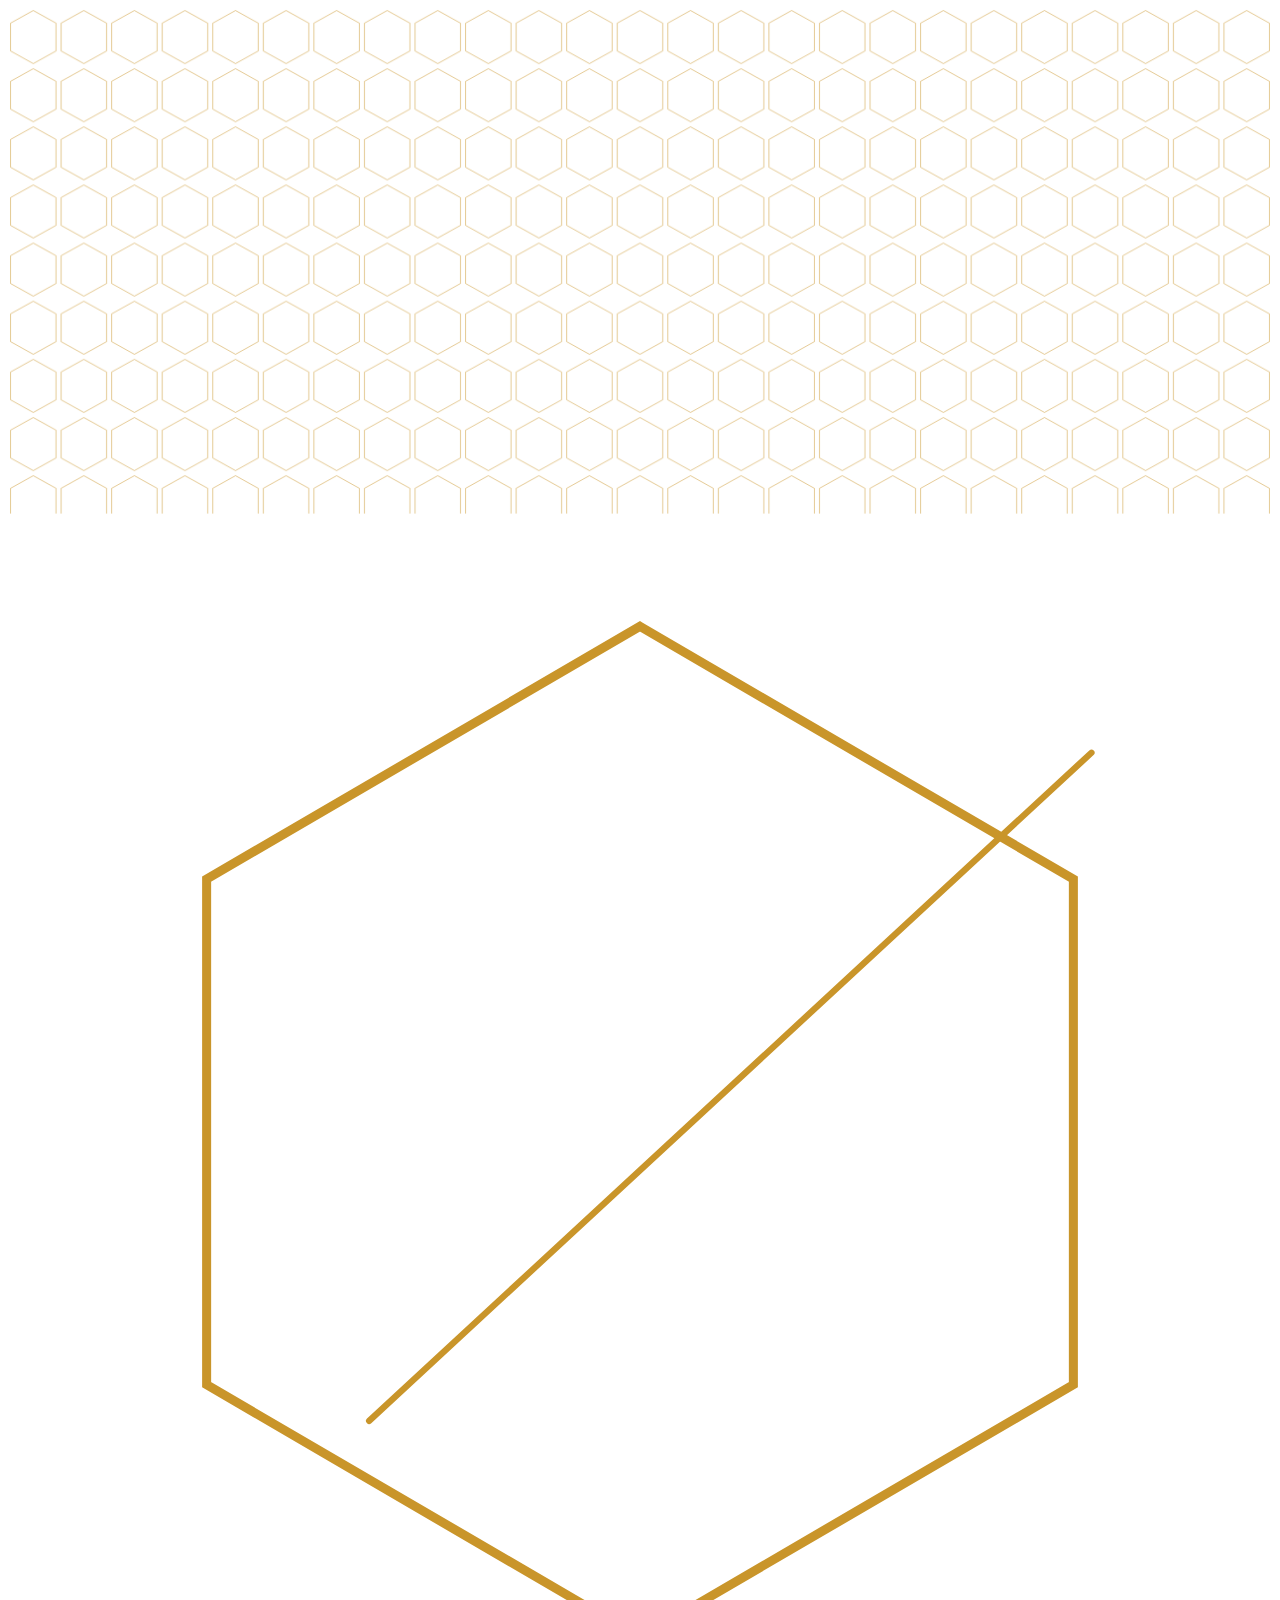
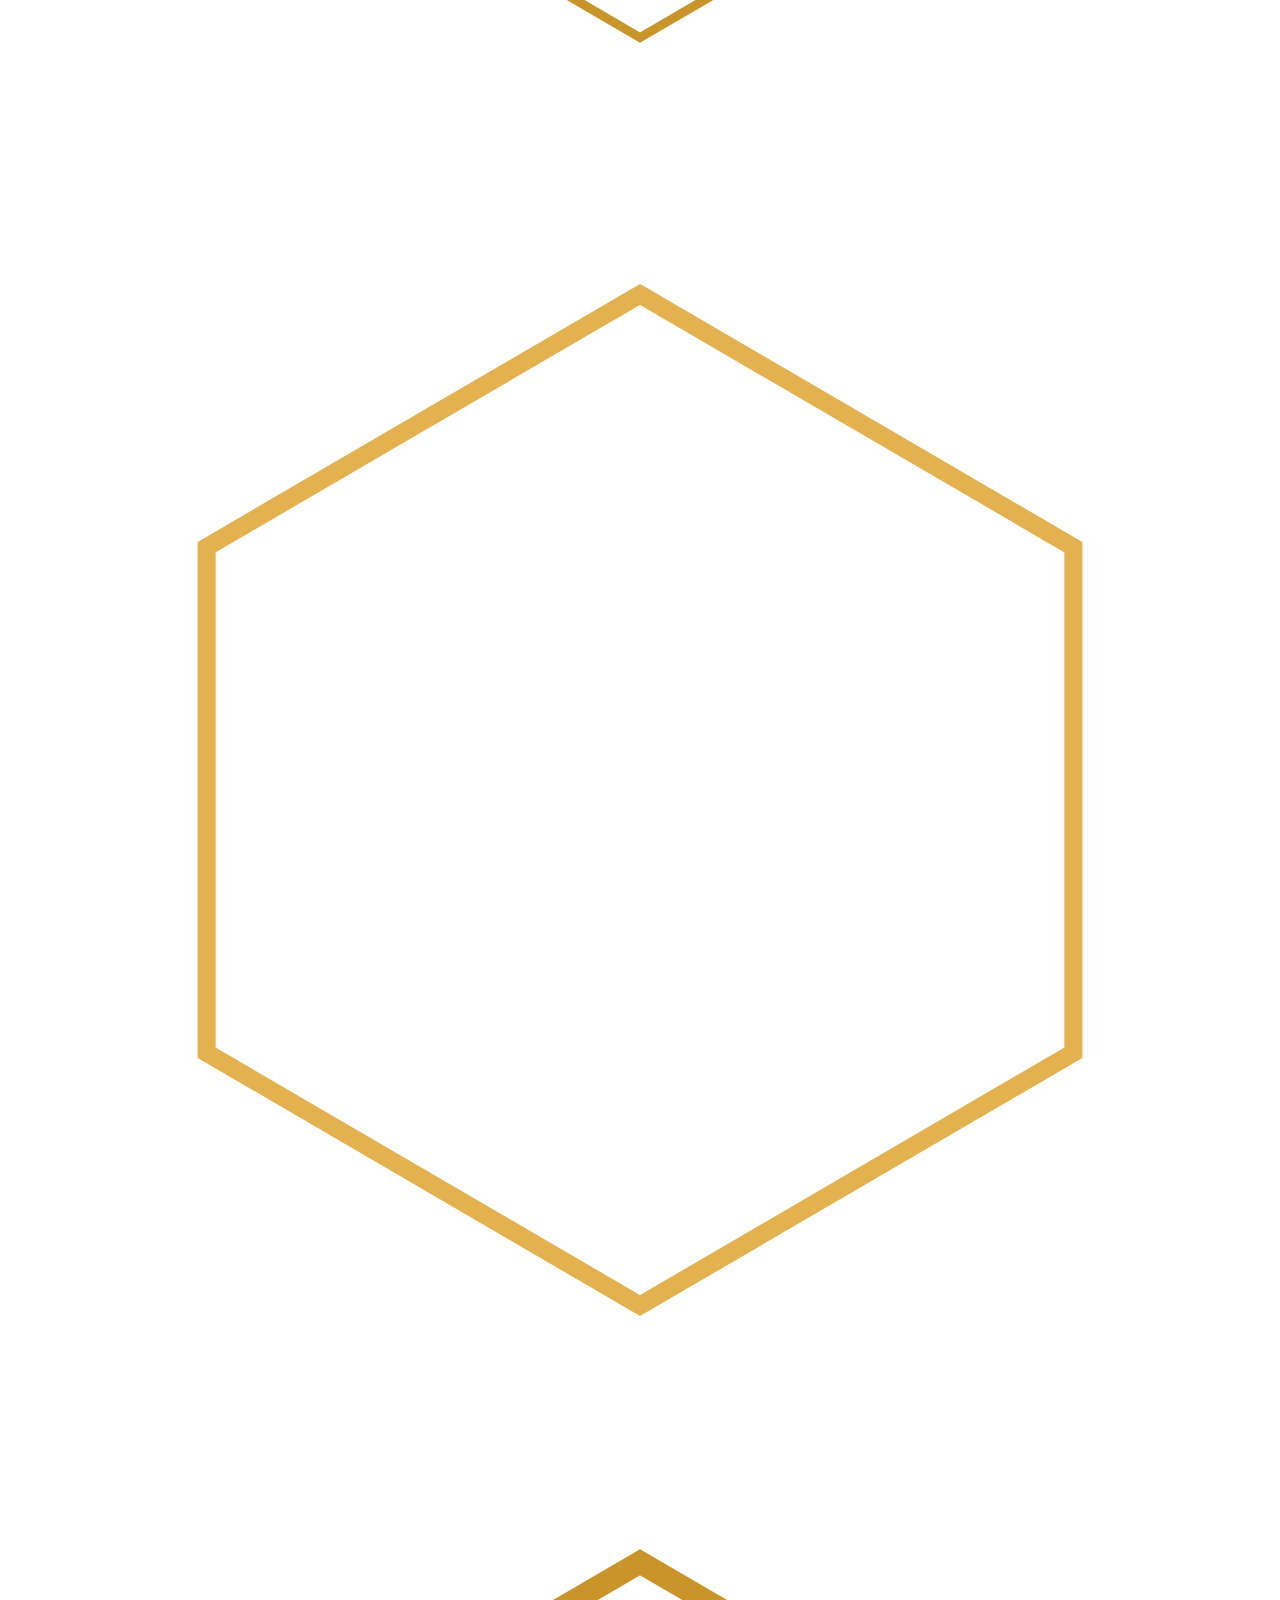
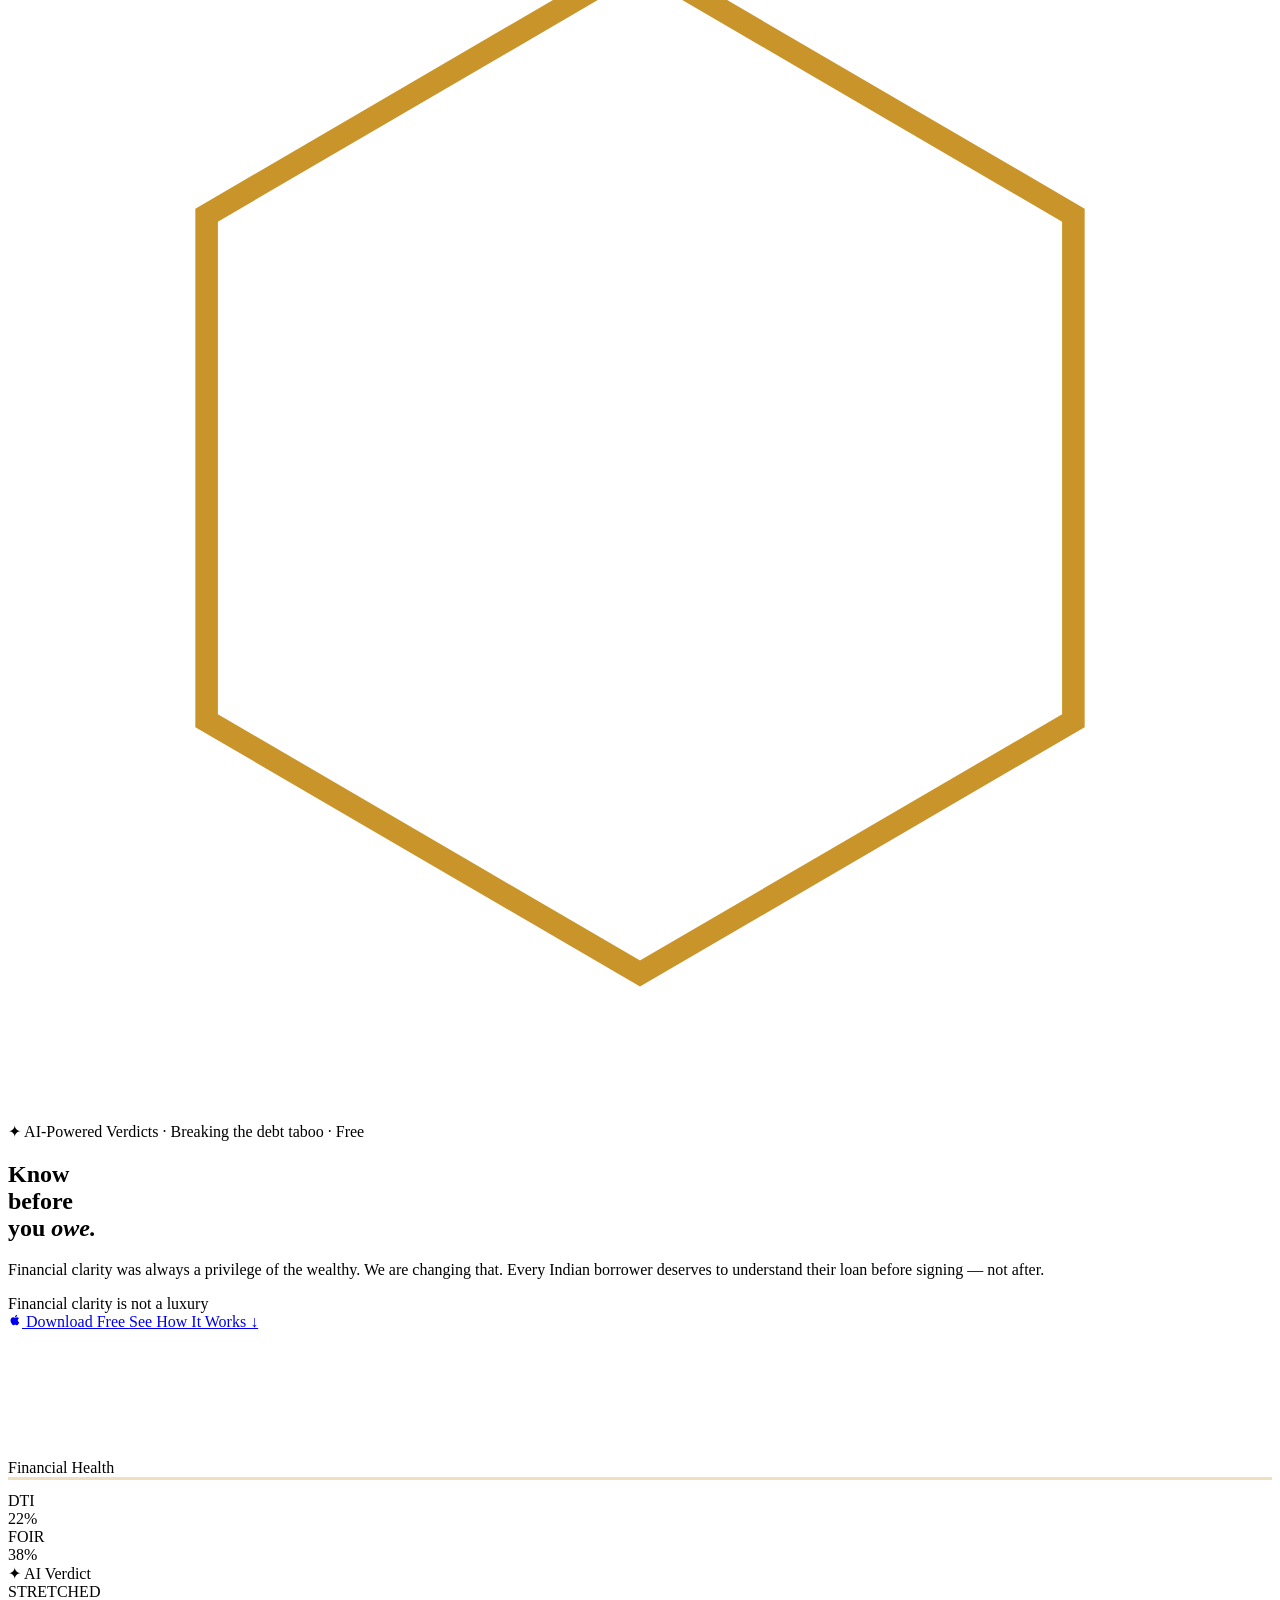
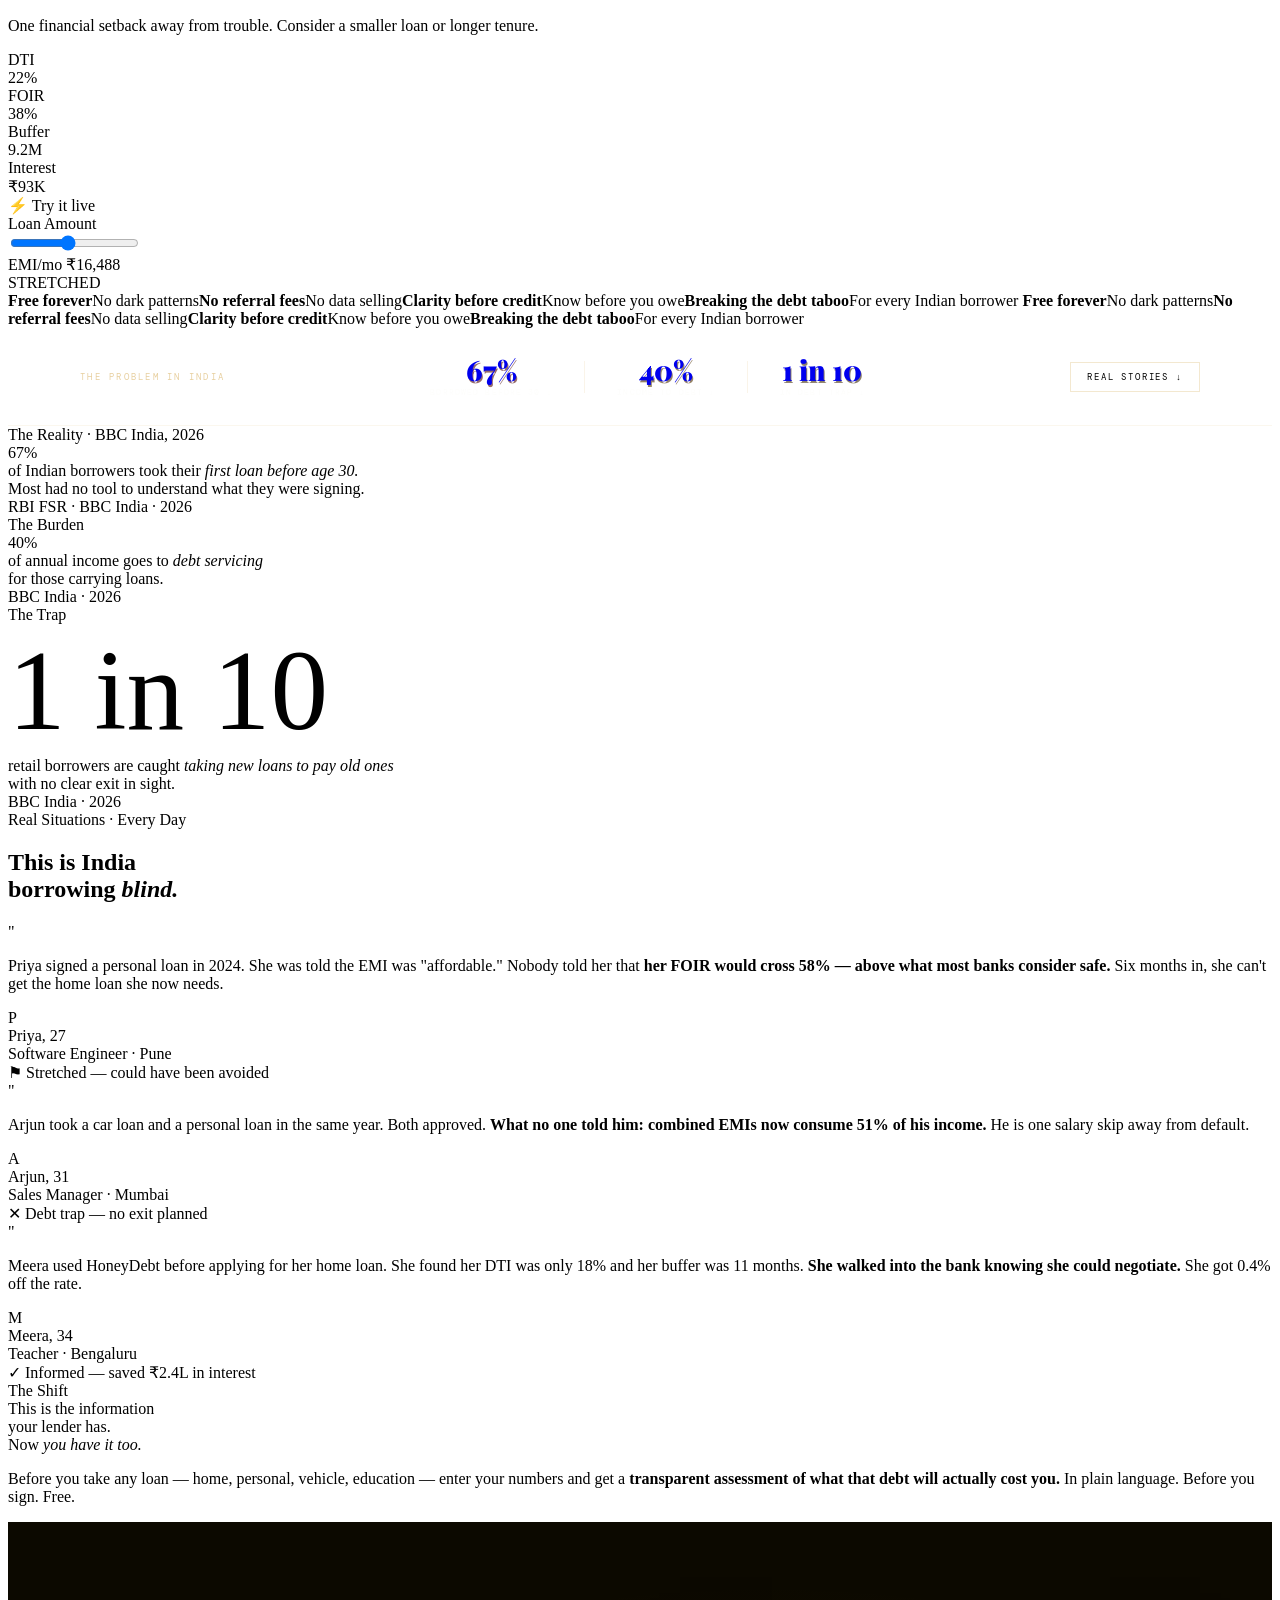
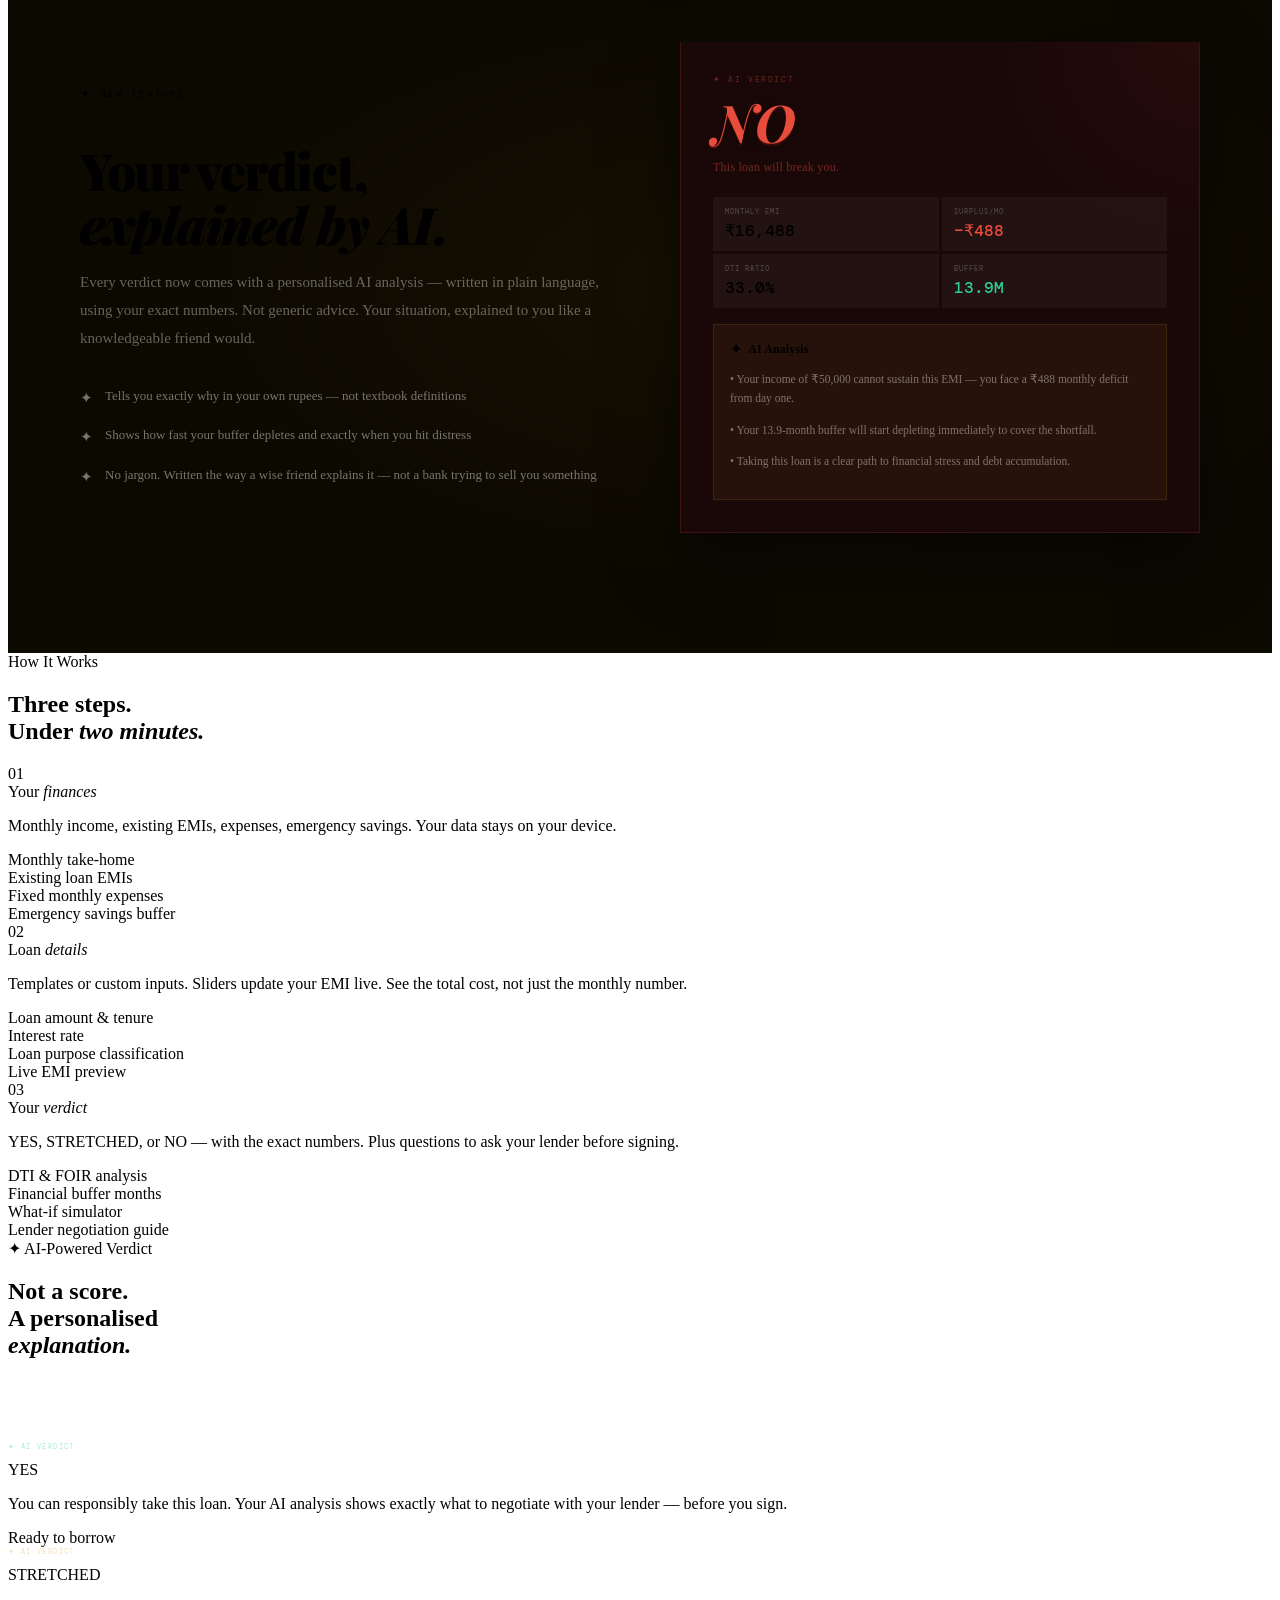
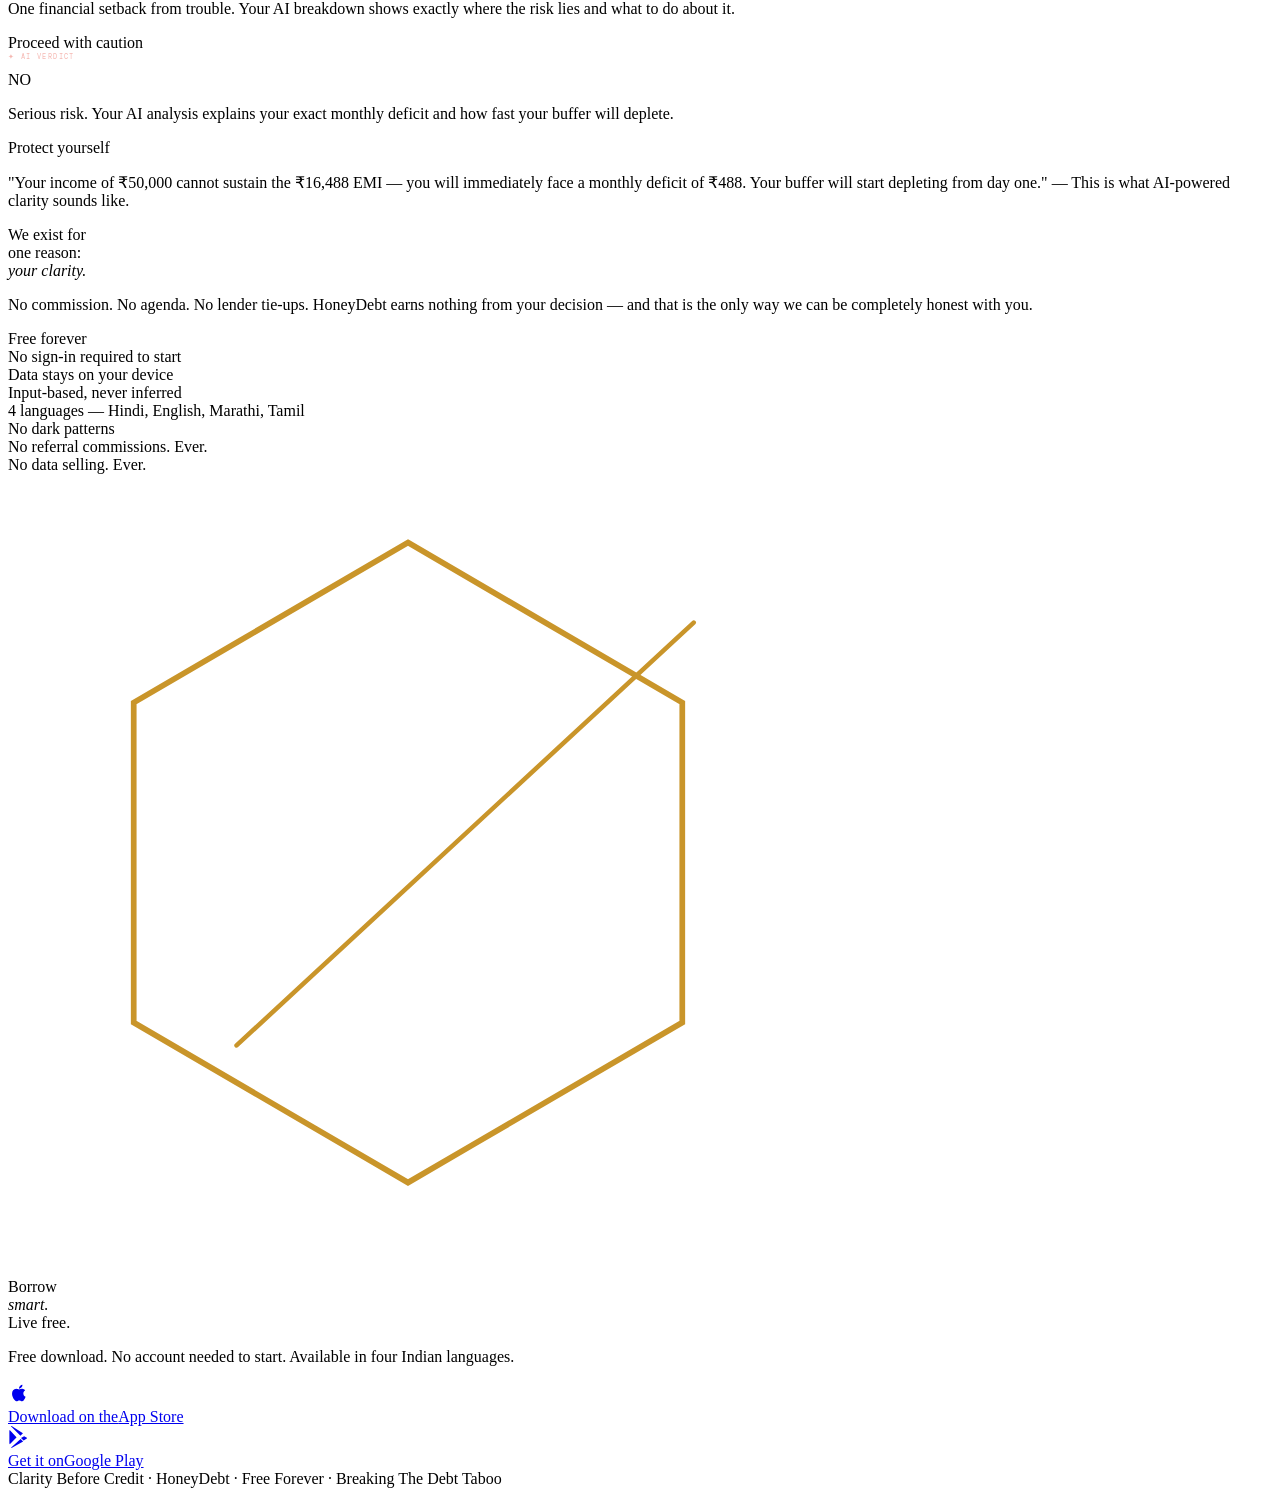
==== honeydebt-site 4/index.html @ c94decfa "v4" ====
<!DOCTYPE html>
<html lang="en">
<head>
<meta charset="UTF-8">
<meta name="viewport" content="width=device-width, initial-scale=1.0">
<title>HoneyDebt — Clarity Before Credit</title>
<meta name="description" content="Know exactly what a loan will cost you — in rupees, risk, and freedom. Before you sign. Free for every Indian borrower.">
<meta property="og:title" content="HoneyDebt — Clarity Before Credit">
<meta property="og:description" content="AI-powered loan clarity. Free for every Indian borrower.">
<meta property="og:image" content="/assets/og-image.png">
<link rel="icon" href="/assets/favicon.ico">
<link href="https://fonts.googleapis.com/css2?family=Playfair+Display:ital,wght@0,400;0,700;0,900;1,400;1,700&family=DM+Sans:wght@200;300;400;500;600&family=DM+Mono:wght@400;500&display=swap" rel="stylesheet">
<link rel="stylesheet" href="/css/style.css">
<link rel="stylesheet" href="/css/home.css">
</head>
<body>
  <div id="pb"></div>
  <div class="cur" id="cur"></div>
  <div class="cur-r" id="curR"></div>

<!-- ══ HERO ══ -->
<section id="hero">
  <div class="hex-floor" id="hexFloor">
    <svg viewBox="0 0 2000 800" xmlns="http://www.w3.org/2000/svg">
      <defs>
        <pattern id="hpat" x="0" y="0" width="80" height="92" patternUnits="userSpaceOnUse">
          <polygon points="40,4 76,24 76,68 40,88 4,68 4,24" fill="none" stroke="#C9952A" stroke-width="0.8"/>
        </pattern>
      </defs>
      <rect width="2000" height="800" fill="url(#hpat)"/>
    </svg>
  </div>
  <div class="hex-vignette"></div>
  <div class="float-el fl-hex-lg"><svg viewBox="0 0 140 140" fill="none" width="100%" height="100%"><path d="M70,12L118,40L118,96L70,124L22,96L22,40Z" stroke="#C9952A" stroke-width="1" fill="none"/><line x1="40" y1="100" x2="120" y2="26" stroke="#C9952A" stroke-width=".7" stroke-linecap="round"/></svg></div>
  <div class="float-el fl-hex-sm"><svg viewBox="0 0 140 140" fill="none" width="100%" height="100%"><path d="M70,12L118,40L118,96L70,124L22,96L22,40Z" stroke="#E4B150" stroke-width="2" fill="none"/></svg></div>
  <div class="float-el fl-hex-sm2"><svg viewBox="0 0 140 140" fill="none" width="100%" height="100%"><path d="M70,12L118,40L118,96L70,124L22,96L22,40Z" stroke="#C9952A" stroke-width="2.5" fill="none"/></svg></div>
  <div class="float-el fl-dot fd1"></div>
  <div class="float-el fl-dot fd2"></div>
  <div class="float-el fl-dot fd3"></div>
  <div class="float-el fl-dot fd4"></div>
  <div class="float-el fl-dot fd5"></div>
  <div class="float-el fl-dot fd6"></div>
  <div class="float-el fl-line fln1"></div>
  <div class="float-el fl-line fln2"></div>

  <div class="hero-l">
    <div class="h-eyebrow">✦ AI-Powered Verdicts · Breaking the debt taboo · Free</div>
    <h1>Know<br>before<br>you <em>owe.</em></h1>
    <p class="hero-desc">Financial clarity was always a privilege of the wealthy. We are changing that. Every Indian borrower deserves to understand their loan before signing — not after.</p>
    <div class="hero-taboo">Financial clarity is not a luxury</div>
    <div class="hero-btns">
      <a href="/download.html" class="hbtn hbtn-g">
        <svg width="14" height="14" viewBox="0 0 24 24" fill="currentColor"><path d="M17.05 20.28c-.98.95-2.05.8-3.08.35-1.09-.46-2.09-.48-3.24 0-1.44.62-2.2.44-3.06-.35C2.79 15.25 3.51 7.7 9.05 7.4c1.31.07 2.23.73 2.98.77 1.14-.24 2.24-.93 3.44-.84 1.46.12 2.56.69 3.28 1.74-3.01 1.77-2.46 5.77.44 6.9-.51 1.4-1.19 2.79-2.14 4.31zM12.03 7.25c-.15-2.23 1.66-4.07 3.74-4.25.29 2.58-2.34 4.5-3.74 4.25z"/></svg>
        Download Free
      </a>
      <a href="/how-it-works.html" class="hbtn hbtn-o">See How It Works ↓</a>
    </div>
  </div>

  <div class="hero-r">
    <div class="card-stack" id="cardStack">
      <div class="kcard">
        <div style="height:80px;background:rgba(255,255,255,.03);border-radius:2px;margin-bottom:8px;"></div>
        <div style="height:40px;background:rgba(255,255,255,.02);border-radius:2px;"></div>
      </div>
      <div class="kcard">
        <div class="kc-verdict-lbl">Financial Health</div>
        <div style="height:3px;background:rgba(201,149,42,.3);margin-bottom:12px;" id="healthBar"></div>
        <div class="kc-metrics">
          <div class="km" id="midDti"><div class="km-l">DTI</div><div class="km-v" id="midDtiVal">22%</div></div>
          <div class="km" id="midFoir"><div class="km-l">FOIR</div><div class="km-v" id="midFoirVal">38%</div></div>
        </div>
      </div>
      <div class="kcard">
        <div class="kc-verdict-lbl">✦ AI Verdict</div>
        <div class="kc-word" id="verdictWord">STRETCHED</div>
        <p class="kc-sub" id="verdictSub">One financial setback away from trouble. Consider a smaller loan or longer tenure.</p>
        <div class="kc-metrics">
          <div class="km" id="kmDti"><div class="km-l">DTI</div><div class="km-v" id="kmDtiVal">22%</div></div>
          <div class="km" id="kmFoir"><div class="km-l">FOIR</div><div class="km-v" id="kmFoirVal">38%</div></div>
          <div class="km" id="kmBuf"><div class="km-l">Buffer</div><div class="km-v" id="kmBufVal">9.2M</div></div>
          <div class="km" id="kmInt"><div class="km-l">Interest</div><div class="km-v" id="kmIntVal">₹93K</div></div>
        </div>
      </div>
      <div class="mini-calc">
        <div class="mc-tag">⚡ Try it live</div>
        <div class="mc-label">Loan Amount</div>
        <input type="range" class="mc-slider" id="loanSlider" min="100000" max="1000000" value="500000" step="10000">
        <div class="mc-result">
          <span class="mc-emi-lbl">EMI/mo</span>
          <span class="mc-emi-val" id="emiVal">₹16,488</span>
        </div>
        <div class="mc-badge warn" id="mcBadge">STRETCHED</div>
      </div>
    </div>
  </div>
</section>

<!-- MARQUEE -->
<div class="mq">
  <div class="mq-t">
    <span class="mqi"><b>Free forever</b></span><span class="mqi">No dark patterns</span><span class="mqi"><b>No referral fees</b></span><span class="mqi">No data selling</span><span class="mqi"><b>Clarity before credit</b></span><span class="mqi">Know before you owe</span><span class="mqi"><b>Breaking the debt taboo</b></span><span class="mqi">For every Indian borrower</span>
    <span class="mqi"><b>Free forever</b></span><span class="mqi">No dark patterns</span><span class="mqi"><b>No referral fees</b></span><span class="mqi">No data selling</span><span class="mqi"><b>Clarity before credit</b></span><span class="mqi">Know before you owe</span><span class="mqi"><b>Breaking the debt taboo</b></span><span class="mqi">For every Indian borrower</span>
  </div>
</div>

<!-- PROBLEM STRIP — visible above fold without scrolling -->
<section style="background:var(--ch1);padding:28px 64px;border-bottom:1px solid rgba(201,149,42,.08);">
  <div style="max-width:1120px;margin:0 auto;display:flex;align-items:center;justify-content:space-between;flex-wrap:wrap;gap:20px;">

    <div style="font-family:'DM Mono',monospace;font-size:9px;letter-spacing:.25em;text-transform:uppercase;color:rgba(201,149,42,.45);">The Problem in India</div>

    <!-- 3 stats — each links to its detailed panel below -->
    <div style="display:flex;gap:32px;flex-wrap:wrap;align-items:center;">

      <a href="#sp1" style="text-align:center;text-decoration:none;cursor:none;transition:opacity .2s;" onmouseover="this.style.opacity='.7'" onmouseout="this.style.opacity='1'">
        <div style="font-family:'Playfair Display',serif;font-size:28px;font-weight:900;color:var(--red);text-shadow:1px 2px 0 rgba(80,10,10,.6);line-height:1;">67%</div>
        <div style="font-family:'DM Mono',monospace;font-size:7.5px;letter-spacing:.15em;text-transform:uppercase;color:rgba(250,248,243,.3);margin-top:4px;">Borrowed before 30 ↓</div>
      </a>

      <div style="width:1px;height:32px;background:rgba(201,149,42,.1);"></div>

      <a href="#sp2" style="text-align:center;text-decoration:none;cursor:none;transition:opacity .2s;" onmouseover="this.style.opacity='.7'" onmouseout="this.style.opacity='1'">
        <div style="font-family:'Playfair Display',serif;font-size:28px;font-weight:900;color:var(--gl);text-shadow:1px 2px 0 rgba(80,50,5,.6);line-height:1;">40%</div>
        <div style="font-family:'DM Mono',monospace;font-size:7.5px;letter-spacing:.15em;text-transform:uppercase;color:rgba(250,248,243,.3);margin-top:4px;">Income to debt ↓</div>
      </a>

      <div style="width:1px;height:32px;background:rgba(201,149,42,.1);"></div>

      <a href="#sp3" style="text-align:center;text-decoration:none;cursor:none;transition:opacity .2s;" onmouseover="this.style.opacity='.7'" onmouseout="this.style.opacity='1'">
        <div style="font-family:'Playfair Display',serif;font-size:28px;font-weight:900;color:var(--gold);text-shadow:1px 2px 0 rgba(60,38,5,.6);line-height:1;">1 in 10</div>
        <div style="font-family:'DM Mono',monospace;font-size:7.5px;letter-spacing:.15em;text-transform:uppercase;color:rgba(250,248,243,.3);margin-top:4px;">In debt trap ↓</div>
      </a>

    </div>

    <a href="#stories" style="font-family:'DM Mono',monospace;font-size:9px;letter-spacing:.2em;text-transform:uppercase;color:var(--gold);text-decoration:none;display:flex;align-items:center;gap:6px;border:1px solid rgba(201,149,42,.22);padding:8px 16px;cursor:none;transition:all .2s;" onmouseover="this.style.background='rgba(201,149,42,.08)'" onmouseout="this.style.background='transparent'">
      Real Stories ↓
    </a>

  </div>
</section>

<!-- STAT PANELS -->
<section class="sp sp-a" id="sp1">
  <div class="sp-shape-wrap"><div class="sp-diag"></div><div class="sp-diag"></div></div>
  <div class="sp-inner">
    <div class="sp-eye">The Reality · BBC India, 2026</div>
    <div class="sp-num">67%</div>
    <div class="sp-label">of Indian borrowers took their <em>first loan before age 30.</em><br>Most had no tool to understand what they were signing.</div>
    <div class="sp-src">RBI FSR · BBC India · 2026</div>
  </div>
</section>

<section class="sp sp-b" id="sp2">
  <div class="sp-shape-wrap"><div class="sp-diag"></div><div class="sp-diag"></div></div>
  <div class="sp-inner">
    <div class="sp-eye">The Burden</div>
    <div class="sp-num">40%</div>
    <div class="sp-label">of annual income goes to <em>debt servicing</em><br>for those carrying loans.</div>
    <div class="sp-src">BBC India · 2026</div>
  </div>
</section>

<section class="sp sp-c" id="sp3">
  <div class="sp-shape-wrap"><div class="sp-diag"></div></div>
  <div class="sp-inner">
    <div class="sp-eye">The Trap</div>
    <div class="sp-num" style="font-size:clamp(56px,9vw,120px);">1 in 10</div>
    <div class="sp-label">retail borrowers are caught <em>taking new loans to pay old ones</em><br>with no clear exit in sight.</div>
    <div class="sp-src">BBC India · 2026</div>
  </div>
</section>

<!-- STORIES -->
<section class="stories-sec" id="stories">
  <div class="hcbg"></div>
  <div class="st-inner">
    <div class="rv">
      <div class="st-pre">Real Situations · Every Day</div>
      <h2 class="st-title">This is India<br>borrowing <em>blind.</em></h2>
    </div>
    <div class="stories">
      <div class="story s1 rv" style="transition-delay:.0s">
        <div class="s-mark">"</div>
        <p class="s-text">Priya signed a personal loan in 2024. She was told the EMI was "affordable." Nobody told her that <strong>her FOIR would cross 58% — above what most banks consider safe.</strong> Six months in, she can't get the home loan she now needs.</p>
        <div class="s-person"><div class="s-av">P</div><div><div class="s-nm">Priya, 27</div><div class="s-rl">Software Engineer · Pune</div></div></div>
        <div class="s-out">⚑ Stretched — could have been avoided</div>
      </div>
      <div class="story s2 rv" style="transition-delay:.1s">
        <div class="s-mark">"</div>
        <p class="s-text">Arjun took a car loan and a personal loan in the same year. Both approved. <strong>What no one told him: combined EMIs now consume 51% of his income.</strong> He is one salary skip away from default.</p>
        <div class="s-person"><div class="s-av">A</div><div><div class="s-nm">Arjun, 31</div><div class="s-rl">Sales Manager · Mumbai</div></div></div>
        <div class="s-out">✕ Debt trap — no exit planned</div>
      </div>
      <div class="story s3 rv" style="transition-delay:.2s">
        <div class="s-mark">"</div>
        <p class="s-text">Meera used HoneyDebt before applying for her home loan. She found her DTI was only 18% and her buffer was 11 months. <strong>She walked into the bank knowing she could negotiate.</strong> She got 0.4% off the rate.</p>
        <div class="s-person"><div class="s-av">M</div><div><div class="s-nm">Meera, 34</div><div class="s-rl">Teacher · Bengaluru</div></div></div>
        <div class="s-out">✓ Informed — saved ₹2.4L in interest</div>
      </div>
    </div>
  </div>
</section>

<!-- THE TURN -->
<section class="turn-sec">
  <div class="turn-lines"><div class="tl"></div><div class="tl"></div><div class="tl"></div></div>
  <div class="turn-inner rv">
    <div class="t-pre">The Shift</div>
    <div class="t-title">This is the information<br>your lender has.<br>Now <em>you have it too.</em></div>
    <div class="t-div"></div>
    <p class="t-body">Before you take any loan — home, personal, vehicle, education — enter your numbers and get a <strong>transparent assessment of what that debt will actually cost you.</strong> In plain language. Before you sign. Free.</p>
  </div>
</section>


<!-- AI FEATURE HIGHLIGHT -->
<section style="background:#0C0900;padding:120px 64px;position:relative;overflow:hidden;">
  <div style="position:absolute;inset:0;background:radial-gradient(ellipse at 60% 50%,rgba(201,149,42,.05) 0%,transparent 60%);pointer-events:none;"></div>
  <div style="max-width:1120px;margin:0 auto;display:grid;grid-template-columns:1fr 1fr;gap:80px;align-items:center;position:relative;z-index:1;">
    <div class="rv">
      <div style="font-family:'DM Mono',monospace;font-size:9px;letter-spacing:.3em;text-transform:uppercase;color:var(--gold);margin-bottom:14px;display:flex;align-items:center;gap:8px;"><span style="font-size:12px;">✦</span> New Feature</div>
      <h2 style="font-family:'Playfair Display',serif;font-size:clamp(32px,4vw,52px);font-weight:900;color:var(--crm);line-height:1.05;letter-spacing:-.025em;margin-bottom:18px;">Your verdict,<br><em style="font-style:italic;color:var(--gl);">explained by AI.</em></h2>
      <p style="font-size:15px;color:rgba(250,248,243,.38);line-height:1.85;font-weight:300;margin-bottom:32px;">Every verdict now comes with a personalised AI analysis — written in plain language, using your exact numbers. Not generic advice. Your situation, explained to you like a knowledgeable friend would.</p>
      <div style="display:flex;flex-direction:column;gap:14px;">
        <div style="display:flex;align-items:flex-start;gap:12px;font-size:13px;color:rgba(250,248,243,.45);line-height:1.65;"><span style="color:var(--gold);font-size:15px;flex-shrink:0;margin-top:1px;">✦</span><span>Tells you exactly <strong style="color:var(--crm);font-weight:500;">why</strong> in your own rupees — not textbook definitions</span></div>
        <div style="display:flex;align-items:flex-start;gap:12px;font-size:13px;color:rgba(250,248,243,.45);line-height:1.65;"><span style="color:var(--gold);font-size:15px;flex-shrink:0;margin-top:1px;">✦</span><span>Shows how fast your buffer depletes and exactly when you hit distress</span></div>
        <div style="display:flex;align-items:flex-start;gap:12px;font-size:13px;color:rgba(250,248,243,.45);line-height:1.65;"><span style="color:var(--gold);font-size:15px;flex-shrink:0;margin-top:1px;">✦</span><span>No jargon. Written the way a wise friend explains it — not a bank trying to sell you something</span></div>
      </div>
    </div>
    <div class="rv" style="transition-delay:.15s;">
      <div style="background:#1a0808;border:1px solid rgba(192,57,43,.22);border-top:3px solid var(--red);padding:32px;position:relative;overflow:hidden;box-shadow:0 24px 60px rgba(0,0,0,.5);">
        <div style="position:absolute;top:0;right:0;width:40%;height:40%;background:radial-gradient(circle at 100% 0%,rgba(192,57,43,.07),transparent 70%);pointer-events:none;"></div>
        <div style="font-family:'DM Mono',monospace;font-size:8px;letter-spacing:.2em;text-transform:uppercase;color:rgba(231,76,60,.4);margin-bottom:12px;position:relative;">✦ AI Verdict</div>
        <div style="font-family:'Playfair Display',serif;font-style:italic;font-size:52px;font-weight:700;color:#E74C3C;margin-bottom:8px;text-shadow:0 2px 0 rgba(120,20,10,.5),0 4px 14px rgba(0,0,0,.4);position:relative;line-height:1;">NO</div>
        <p style="font-size:12px;color:rgba(231,76,60,.45);margin-bottom:22px;letter-spacing:.02em;position:relative;">This loan will break you.</p>
        <div style="display:grid;grid-template-columns:1fr 1fr;gap:3px;margin-bottom:16px;position:relative;">
          <div style="background:rgba(255,255,255,.04);padding:10px 12px;"><div style="font-family:'DM Mono',monospace;font-size:7px;letter-spacing:.15em;text-transform:uppercase;color:rgba(250,248,243,.25);margin-bottom:4px;">Monthly EMI</div><div style="font-family:'DM Mono',monospace;font-size:16px;font-weight:500;color:var(--gl);">₹16,488</div></div>
          <div style="background:rgba(255,255,255,.04);padding:10px 12px;"><div style="font-family:'DM Mono',monospace;font-size:7px;letter-spacing:.15em;text-transform:uppercase;color:rgba(250,248,243,.25);margin-bottom:4px;">Surplus/mo</div><div style="font-family:'DM Mono',monospace;font-size:16px;font-weight:500;color:#E74C3C;">−₹488</div></div>
          <div style="background:rgba(255,255,255,.04);padding:10px 12px;"><div style="font-family:'DM Mono',monospace;font-size:7px;letter-spacing:.15em;text-transform:uppercase;color:rgba(250,248,243,.25);margin-bottom:4px;">DTI Ratio</div><div style="font-family:'DM Mono',monospace;font-size:16px;font-weight:500;color:var(--gold);">33.0%</div></div>
          <div style="background:rgba(255,255,255,.04);padding:10px 12px;"><div style="font-family:'DM Mono',monospace;font-size:7px;letter-spacing:.15em;text-transform:uppercase;color:rgba(250,248,243,.25);margin-bottom:4px;">Buffer</div><div style="font-family:'DM Mono',monospace;font-size:16px;font-weight:500;color:#2ECC9A;">13.9M</div></div>
        </div>
        <div style="background:rgba(201,149,42,.07);border:1px solid rgba(201,149,42,.14);padding:16px;position:relative;">
          <div style="font-size:12px;color:var(--gl);font-weight:600;margin-bottom:10px;display:flex;align-items:center;gap:6px;letter-spacing:.01em;"><span style="font-size:14px;">✦</span> AI Analysis</div>
          <div style="font-size:11.5px;color:rgba(250,248,243,.42);line-height:1.72;">
            <p style="margin-bottom:7px;">• Your income of ₹50,000 cannot sustain this EMI — you face a ₹488 monthly deficit from day one.</p>
            <p style="margin-bottom:7px;">• Your 13.9-month buffer will start depleting immediately to cover the shortfall.</p>
            <p>• Taking this loan is a clear path to financial stress and debt accumulation.</p>
          </div>
        </div>
      </div>
    </div>
  </div>
</section>

<!-- HOW IT WORKS -->
<section class="how-sec" id="how">
  <div class="how-in">
    <div class="rv">
      <div class="hw-pre">How It Works</div>
      <h2 class="hw-title">Three steps.<br>Under <em>two minutes.</em></h2>
    </div>
    <div class="steps">
      <div class="step rv" style="transition-delay:.0s">
        <div class="sn">01</div>
        <div class="st2">Your <em>finances</em></div>
        <p class="sd">Monthly income, existing EMIs, expenses, emergency savings. Your data stays on your device.</p>
        <div class="sdots"><div class="dot">Monthly take-home</div><div class="dot">Existing loan EMIs</div><div class="dot">Fixed monthly expenses</div><div class="dot">Emergency savings buffer</div></div>
      </div>
      <div class="step rv" style="transition-delay:.12s">
        <div class="sn">02</div>
        <div class="st2">Loan <em>details</em></div>
        <p class="sd">Templates or custom inputs. Sliders update your EMI live. See the total cost, not just the monthly number.</p>
        <div class="sdots"><div class="dot">Loan amount & tenure</div><div class="dot">Interest rate</div><div class="dot">Loan purpose classification</div><div class="dot">Live EMI preview</div></div>
      </div>
      <div class="step rv" style="transition-delay:.24s">
        <div class="sn">03</div>
        <div class="st2">Your <em>verdict</em></div>
        <p class="sd">YES, STRETCHED, or NO — with the exact numbers. Plus questions to ask your lender before signing.</p>
        <div class="sdots"><div class="dot">DTI & FOIR analysis</div><div class="dot">Financial buffer months</div><div class="dot">What-if simulator</div><div class="dot">Lender negotiation guide</div></div>
      </div>
    </div>
  </div>
</section>

<!-- VERDICT -->
<section class="verdict-sec">
  <div class="v-in">
    <div class="v-head rv">
      <div class="vd-pre">✦ AI-Powered Verdict</div>
      <h2 class="vd-title">Not a score.<br>A personalised<br><em>explanation.</em></h2>
      <p style="font-size:14px;color:rgba(250,248,243,.35);line-height:1.75;margin-top:14px;font-weight:300;max-width:420px;">Most apps give you a number. HoneyDebt gives you a verdict — then explains it in your own financial language, powered by AI.</p>
    </div>
    <div class="vcards">
      <div class="vc vc-yes rv" style="transition-delay:.0s"><div style="font-family:'DM Mono',monospace;font-size:7px;letter-spacing:.2em;text-transform:uppercase;color:rgba(46,204,154,.4);margin-bottom:10px;">✦ AI Verdict</div><div class="vc-word">YES</div><p class="vc-desc">You can responsibly take this loan. Your AI analysis shows exactly what to negotiate with your lender — before you sign.</p><span class="vc-tag">Ready to borrow</span></div>
      <div class="vc vc-str rv" style="transition-delay:.1s"><div style="font-family:'DM Mono',monospace;font-size:7px;letter-spacing:.2em;text-transform:uppercase;color:rgba(228,177,80,.4);margin-bottom:10px;">✦ AI Verdict</div><div class="vc-word">STRETCHED</div><p class="vc-desc">One financial setback from trouble. Your AI breakdown shows exactly where the risk lies and what to do about it.</p><span class="vc-tag">Proceed with caution</span></div>
      <div class="vc vc-no rv" style="transition-delay:.2s"><div style="font-family:'DM Mono',monospace;font-size:7px;letter-spacing:.2em;text-transform:uppercase;color:rgba(231,76,60,.4);margin-bottom:10px;">✦ AI Verdict</div><div class="vc-word">NO</div><p class="vc-desc">Serious risk. Your AI analysis explains your exact monthly deficit and how fast your buffer will deplete.</p><span class="vc-tag">Protect yourself</span></div>
    </div>
    <p class="v-note rv">"Your income of ₹50,000 cannot sustain the ₹16,488 EMI — you will immediately face a monthly deficit of ₹488. Your buffer will start depleting from day one." — This is what AI-powered clarity sounds like.</p>
  </div>
</section>

<!-- PROMISE -->
<section class="promise-sec">
  <div class="p-in rv">
    <div>
      <div class="p-title">We exist for<br>one reason:<br><em>your clarity.</em></div>
      <p class="p-sub">No commission. No agenda. No lender tie-ups. HoneyDebt earns nothing from your decision — and that is the only way we can be completely honest with you.</p>
    </div>
    <div class="p-list">
      <div class="pl">Free forever</div>
      <div class="pl">No sign-in required to start</div>
      <div class="pl">Data stays on your device</div>
      <div class="pl">Input-based, never inferred</div>
      <div class="pl">4 languages — Hindi, English, Marathi, Tamil</div>
      <div class="pl pl-no">No dark patterns</div>
      <div class="pl pl-no">No referral commissions. Ever.</div>
      <div class="pl pl-no">No data selling. Ever.</div>
    </div>
  </div>
</section>

<!-- DOWNLOAD -->
<section class="dl-sec" id="dl">
  <div class="dl-hex-bg">
    <svg width="800" height="800" viewBox="0 0 140 140" fill="none">
      <path d="M70,12L118,40L118,96L70,124L22,96L22,40Z" stroke="#C9952A" stroke-width="1" fill="none"/>
      <line x1="40" y1="100" x2="120" y2="26" stroke="#C9952A" stroke-width=".8" stroke-linecap="round"/>
    </svg>
  </div>
  <div class="dl-glow"></div>
  <div class="dl-in rv">
    <div class="dl-title">Borrow<br><em>smart.</em><br>Live free.</div>
    <p class="dl-sub">Free download. No account needed to start. Available in four Indian languages.</p>
    <div class="dl-btns">
      <a href="#" class="db db-dk">
        <svg width="22" height="22" viewBox="0 0 24 24" fill="currentColor" style="flex-shrink:0"><path d="M17.05 20.28c-.98.95-2.05.8-3.08.35-1.09-.46-2.09-.48-3.24 0-1.44.62-2.2.44-3.06-.35C2.79 15.25 3.51 7.7 9.05 7.4c1.31.07 2.23.73 2.98.77 1.14-.24 2.24-.93 3.44-.84 1.46.12 2.56.69 3.28 1.74-3.01 1.77-2.46 5.77.44 6.9-.51 1.4-1.19 2.79-2.14 4.31zM12.03 7.25c-.15-2.23 1.66-4.07 3.74-4.25.29 2.58-2.34 4.5-3.74 4.25z"/></svg>
        <div><span class="db-sm">Download on the</span><span class="db-lg">App Store</span></div>
      </a>
      <a href="#" class="db db-gd">
        <svg width="22" height="22" viewBox="0 0 24 24" fill="currentColor" style="flex-shrink:0"><path d="M3.18 23.76c.37.2.8.22 1.2.05l12.11-6.96-2.76-2.76-10.55 9.67zm-1.3-19.51C1.66 4.57 1.5 5 1.5 5.51v12.98c0 .51.16.94.38 1.26l.07.06 7.27-7.27v-.17L1.88 4.25zm18.21 8.24l-2.47-1.42-2.47 1.42-.97.56 2.78 2.78.14-.08 3-1.73c.85-.49.85-1.29-.01-1.53zM4.38.24C3.98.07 3.55.09 3.18.3L13.56 10.7l2.76-2.76L4.38.24z"/></svg>
        <div><span class="db-sm">Get it on</span><span class="db-lg">Google Play</span></div>
      </a>
    </div>
    <div class="dl-fine">Clarity Before Credit · HoneyDebt · Free Forever · Breaking The Debt Taboo</div>
  </div>
</section>

<script src="/js/components.js"></script>
<script src="/js/main.js"></script>
</body>
</html>
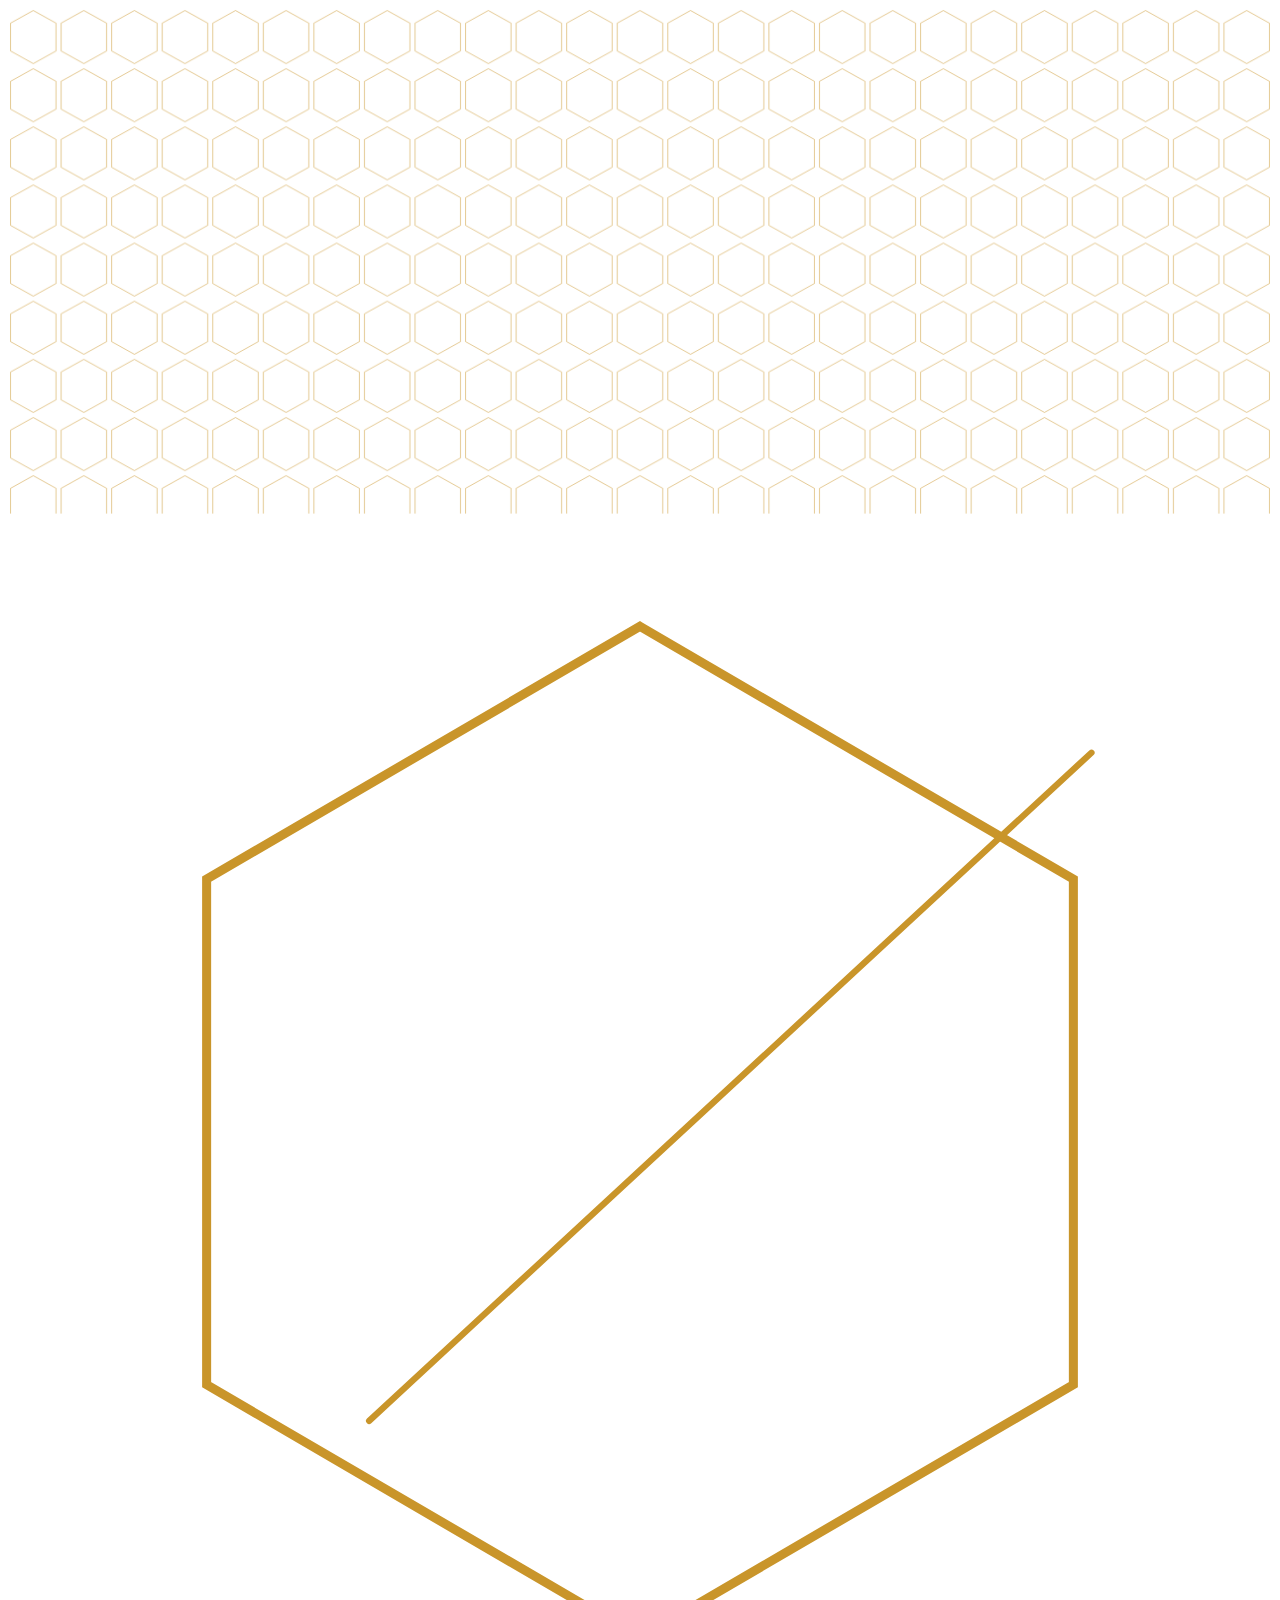
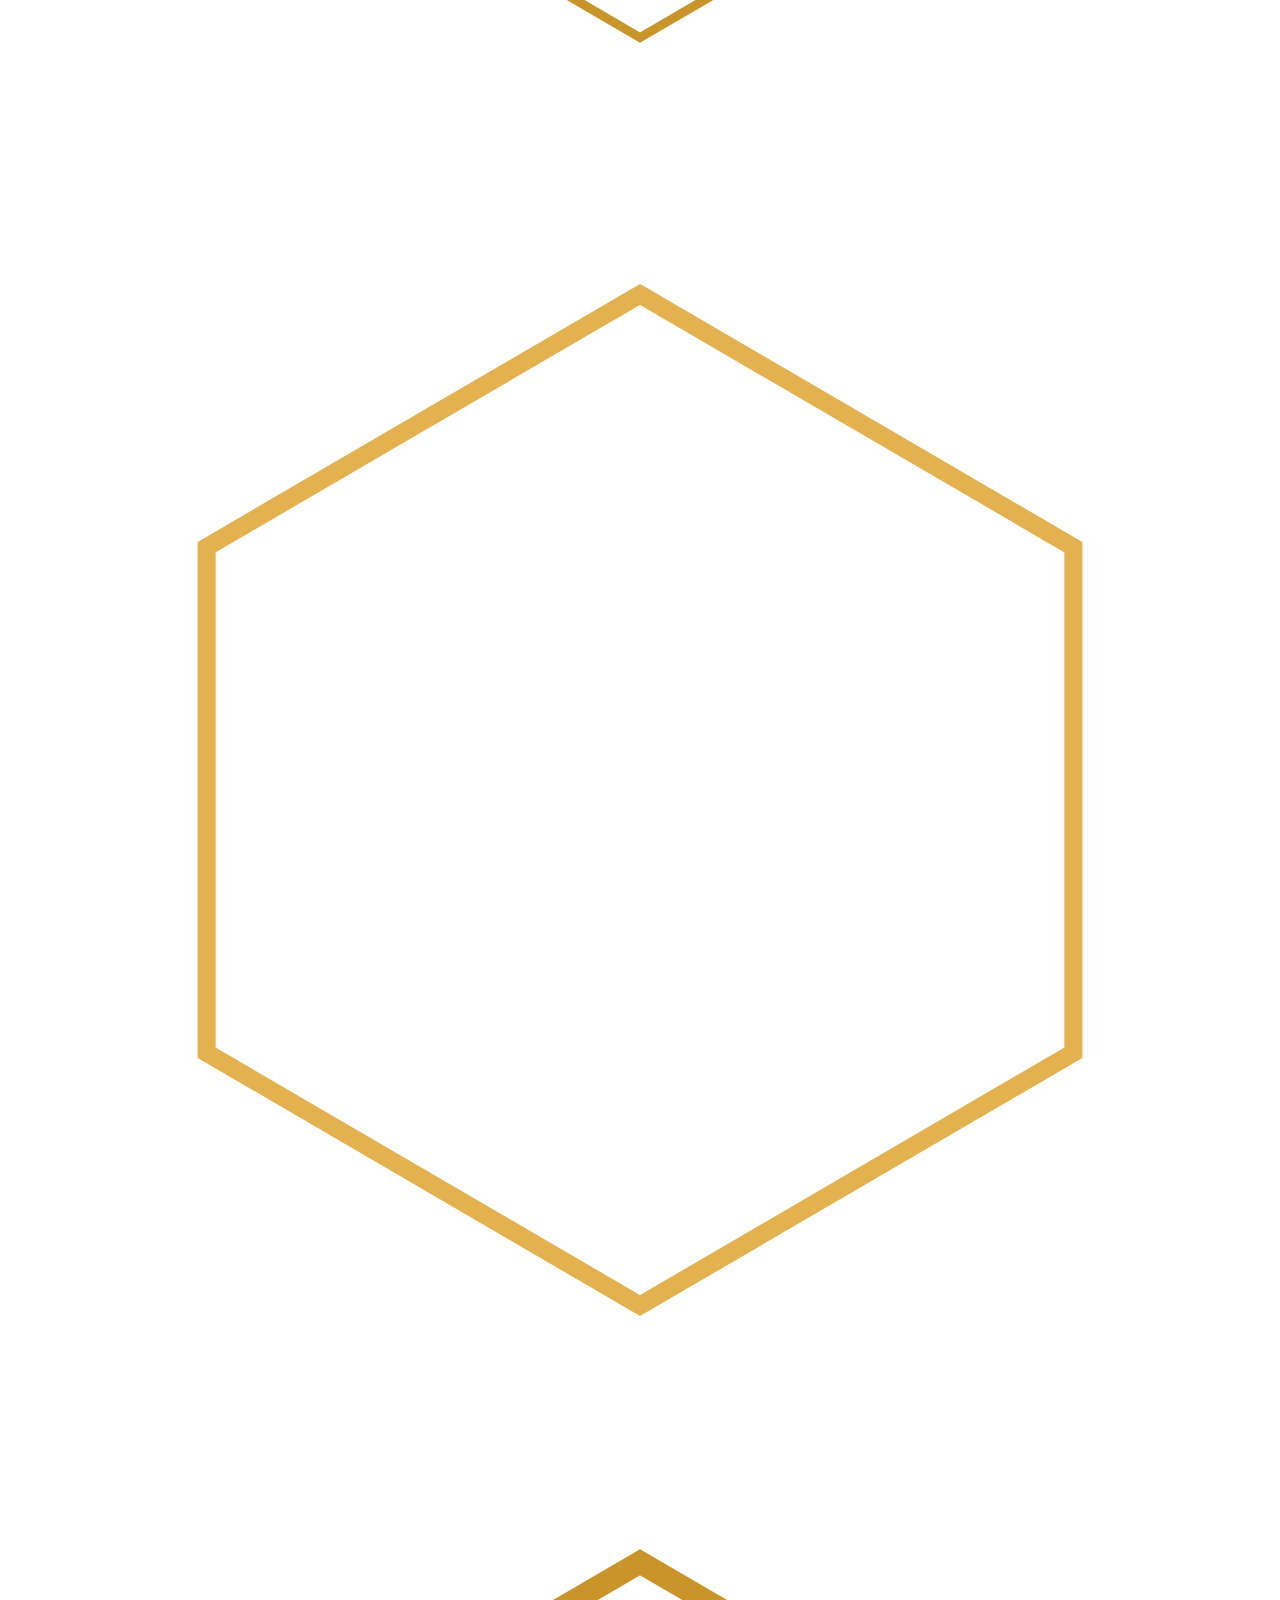
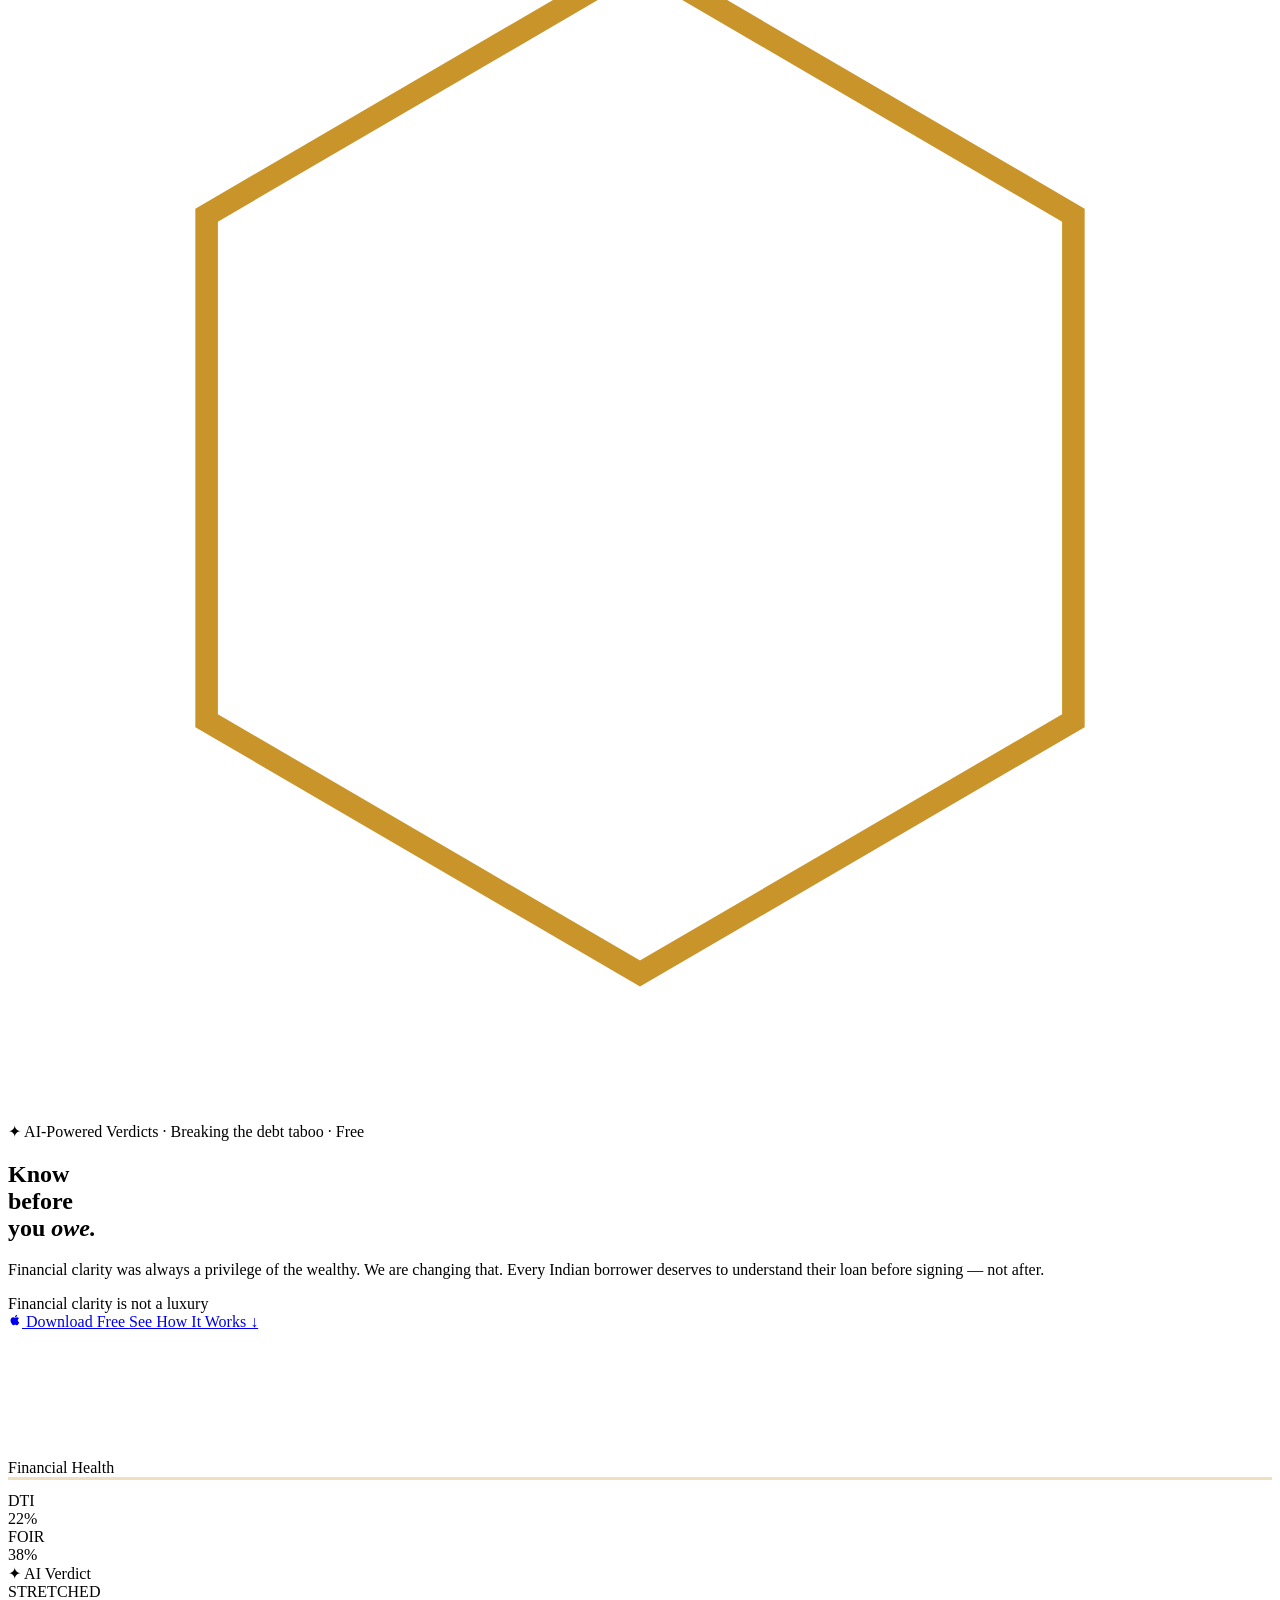
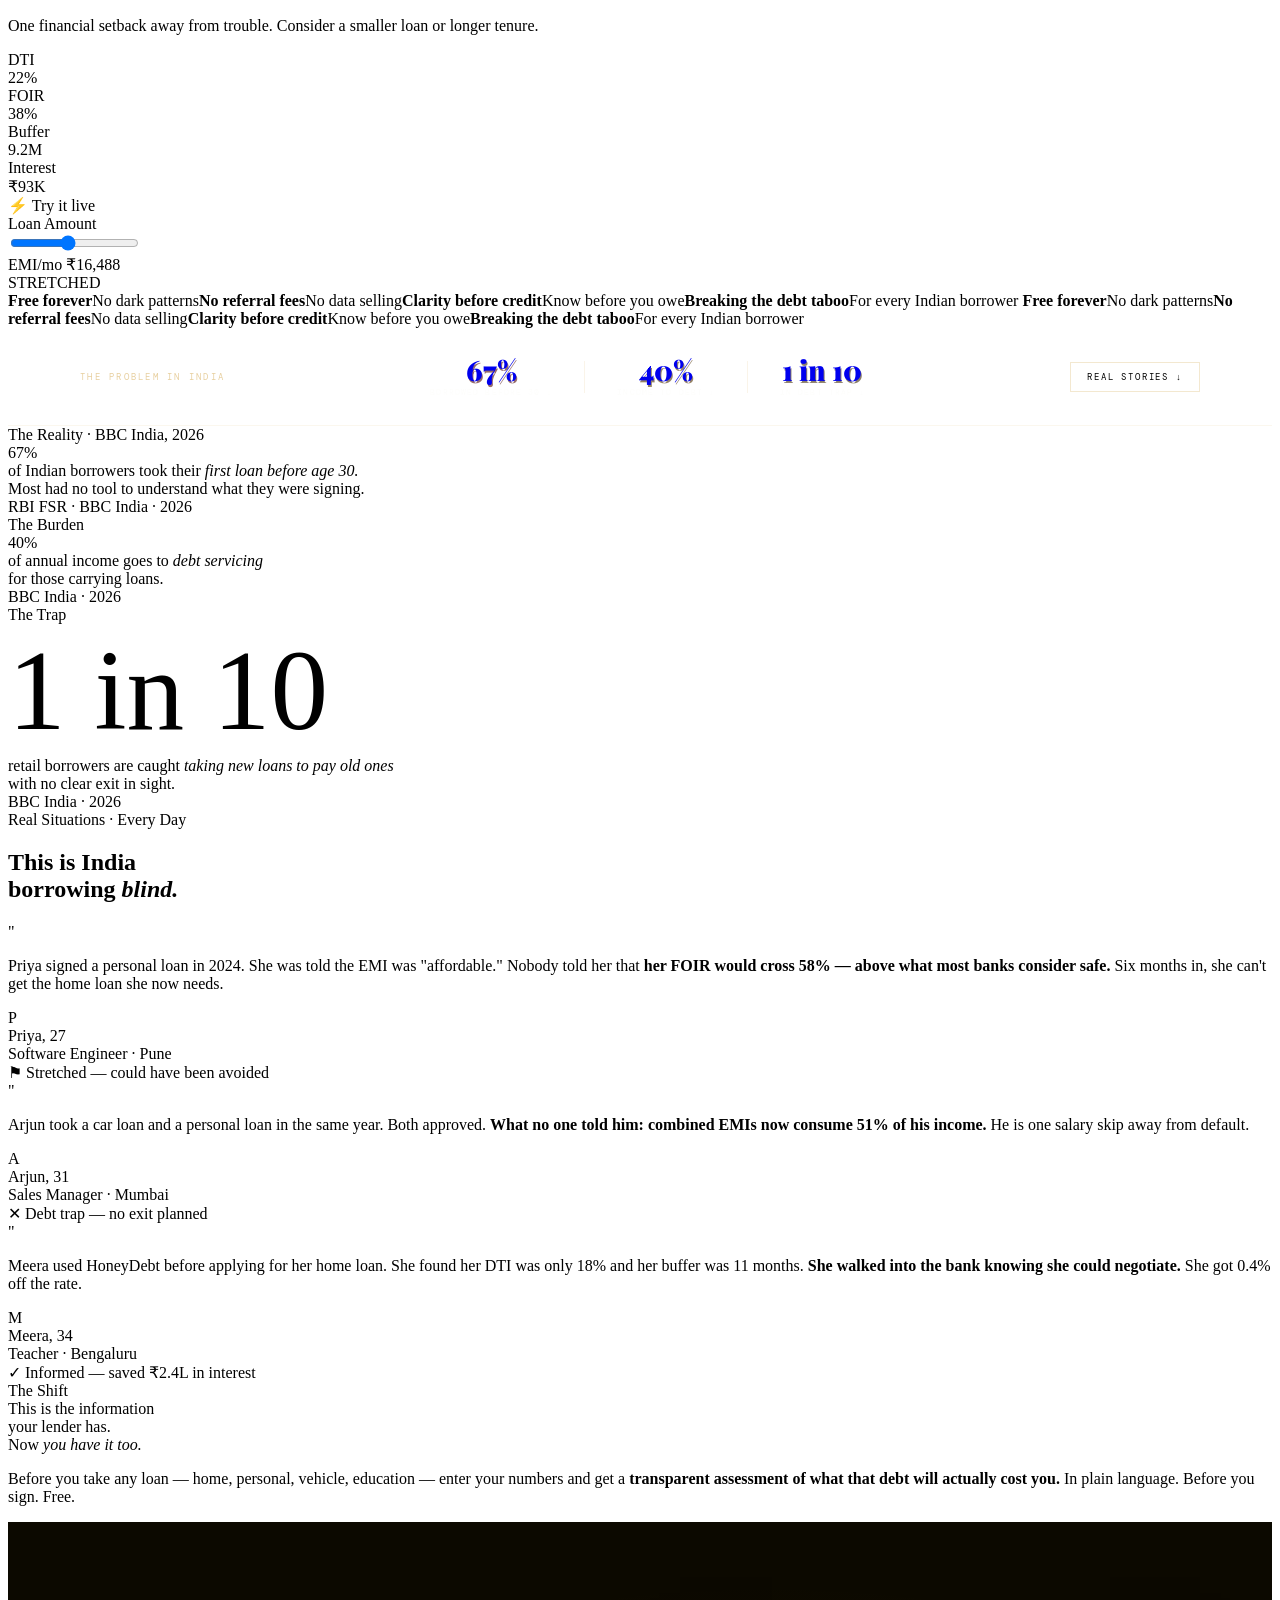
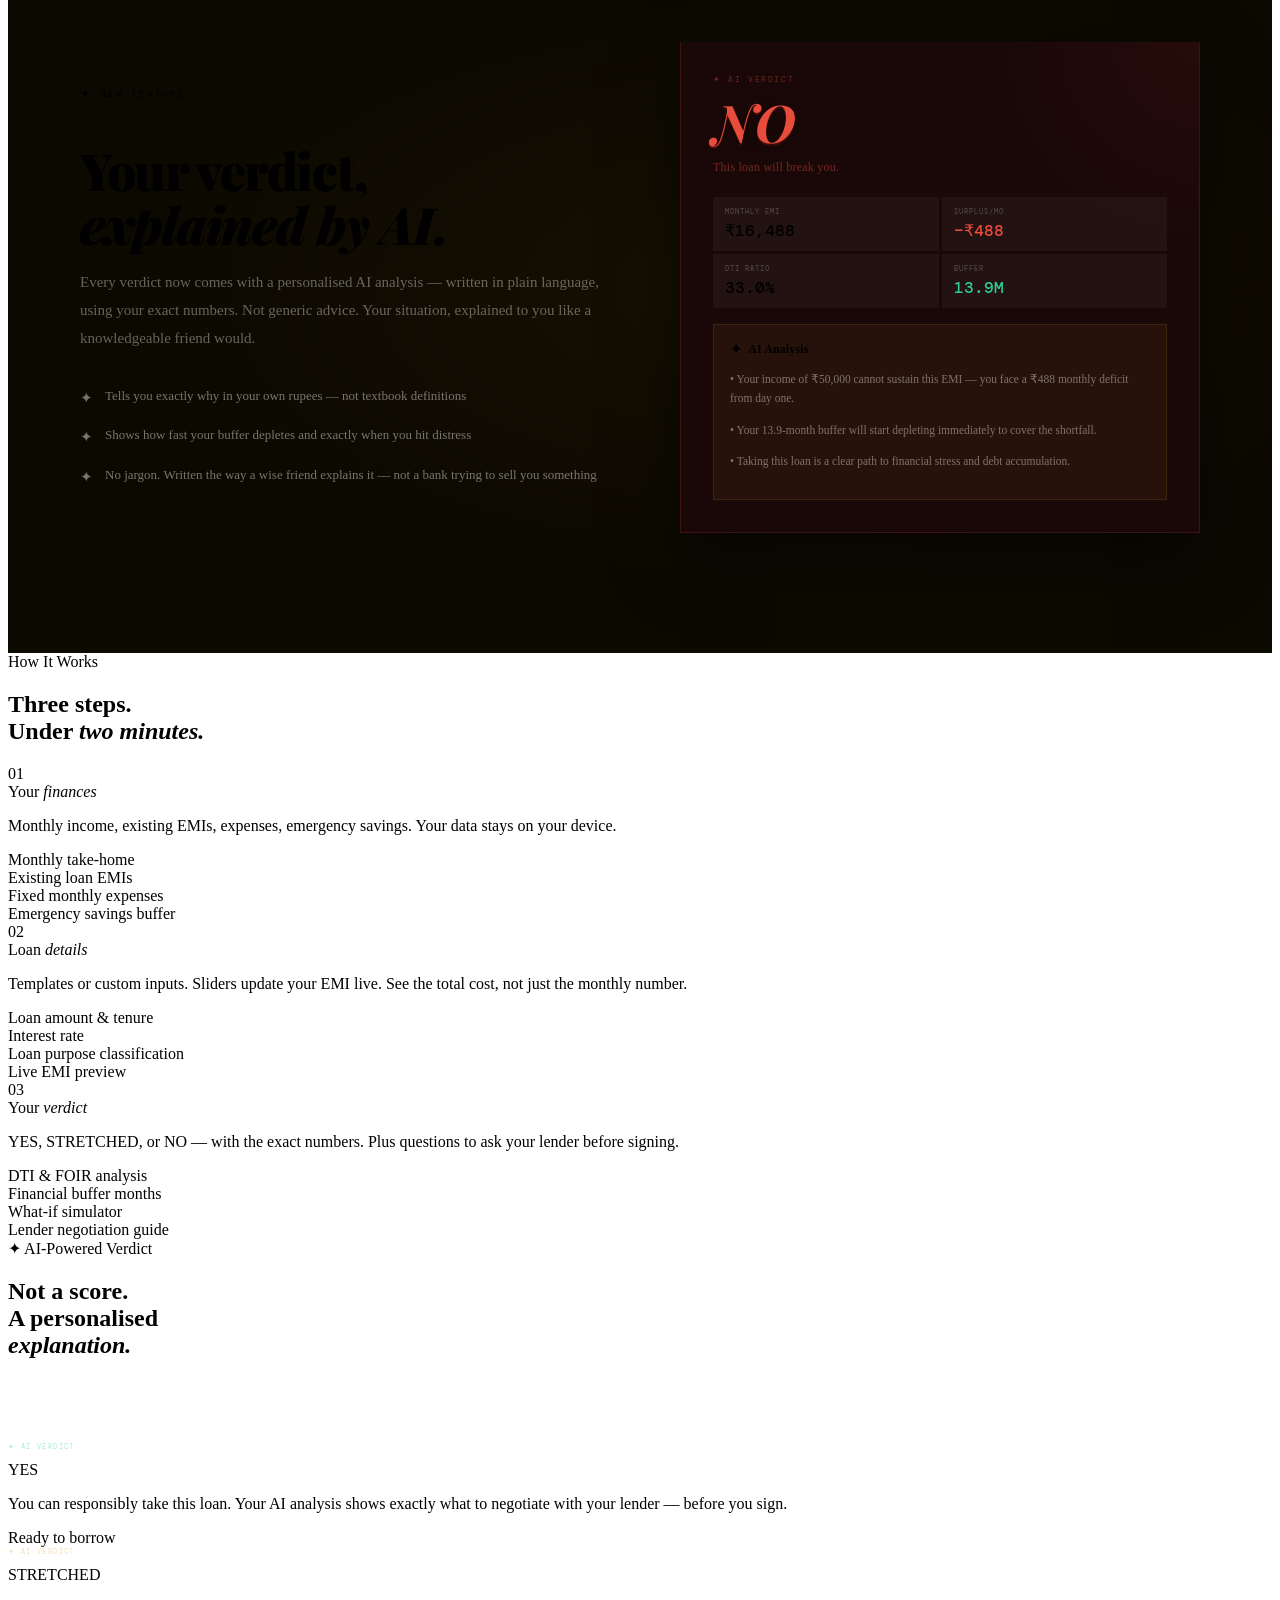
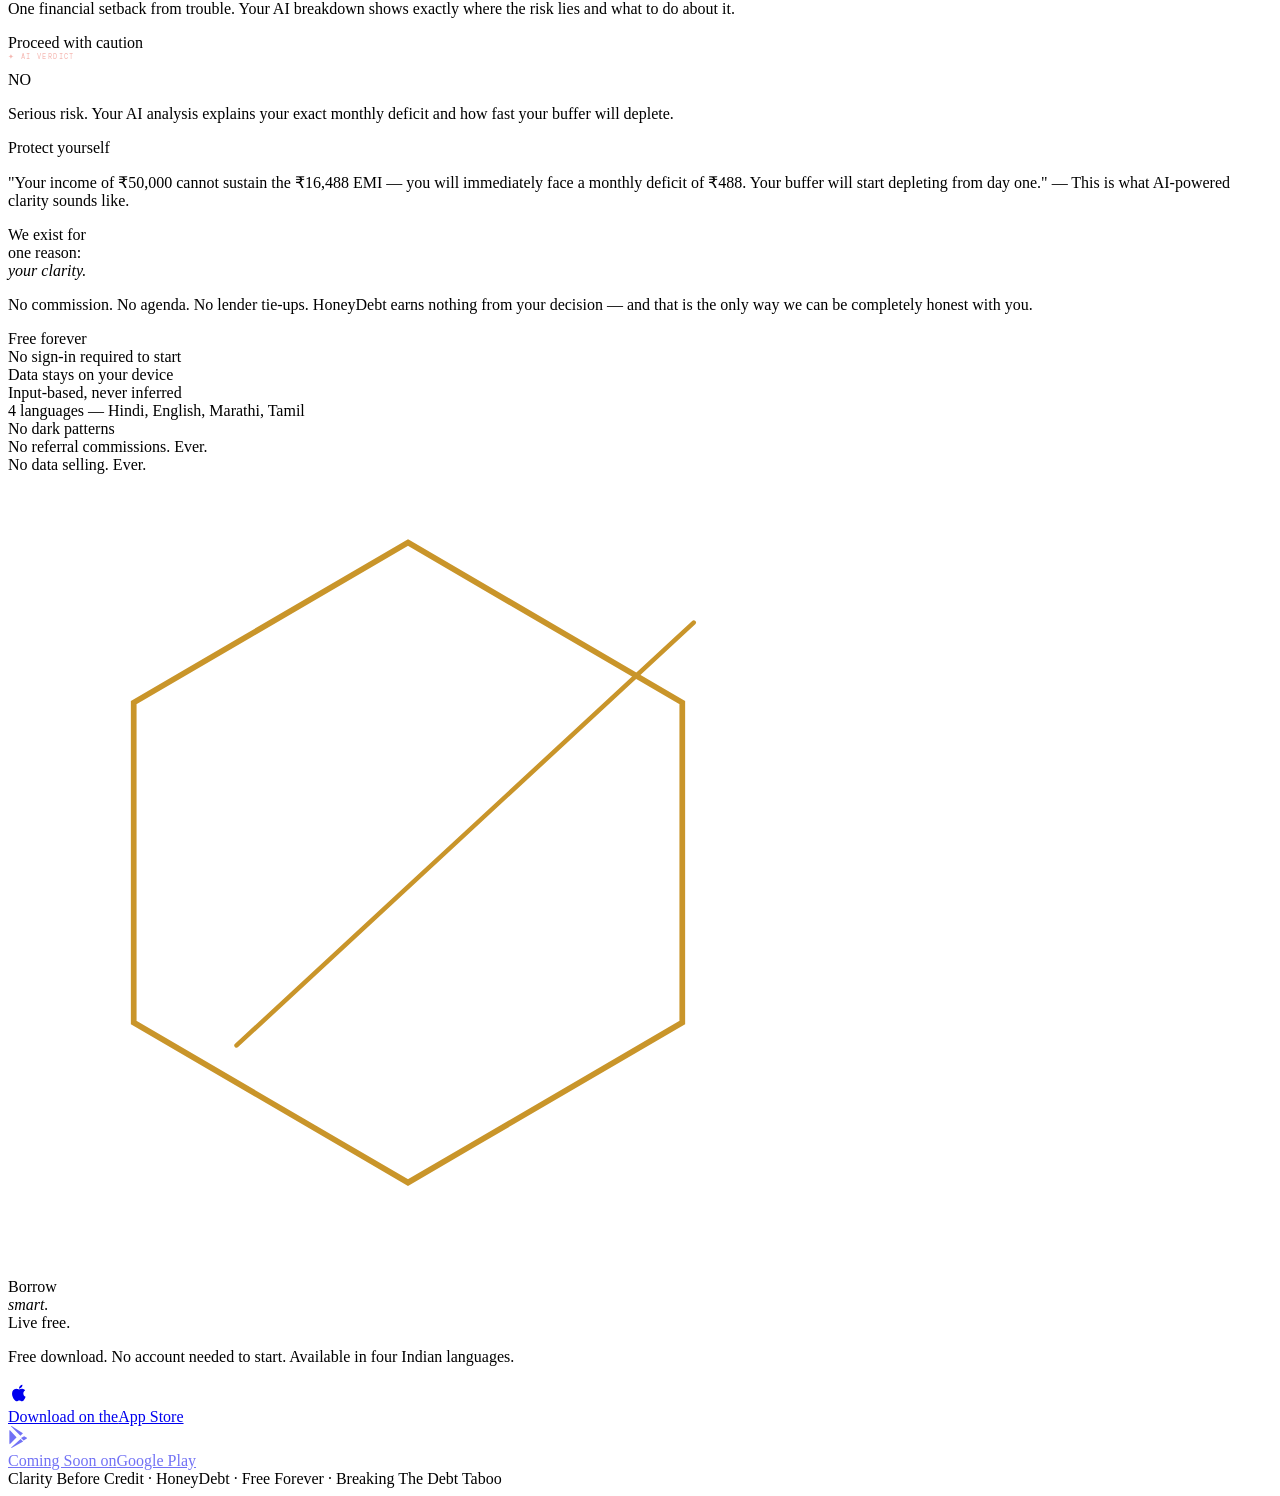
==== commit 5ba9a923: "link update" ====
--- a/honeydebt-site 4/index.html
+++ b/honeydebt-site 4/index.html
@@ -49,7 +49,7 @@
     <p class="hero-desc">Financial clarity was always a privilege of the wealthy. We are changing that. Every Indian borrower deserves to understand their loan before signing — not after.</p>
     <div class="hero-taboo">Financial clarity is not a luxury</div>
     <div class="hero-btns">
-      <a href="/download.html" class="hbtn hbtn-g">
+      <a href="https://apps.apple.com/in/app/honeydebt/id6766440288" class="hbtn hbtn-g" target="_blank" rel="noopener">
         <svg width="14" height="14" viewBox="0 0 24 24" fill="currentColor"><path d="M17.05 20.28c-.98.95-2.05.8-3.08.35-1.09-.46-2.09-.48-3.24 0-1.44.62-2.2.44-3.06-.35C2.79 15.25 3.51 7.7 9.05 7.4c1.31.07 2.23.73 2.98.77 1.14-.24 2.24-.93 3.44-.84 1.46.12 2.56.69 3.28 1.74-3.01 1.77-2.46 5.77.44 6.9-.51 1.4-1.19 2.79-2.14 4.31zM12.03 7.25c-.15-2.23 1.66-4.07 3.74-4.25.29 2.58-2.34 4.5-3.74 4.25z"/></svg>
         Download Free
       </a>
@@ -334,13 +334,13 @@
     <div class="dl-title">Borrow<br><em>smart.</em><br>Live free.</div>
     <p class="dl-sub">Free download. No account needed to start. Available in four Indian languages.</p>
     <div class="dl-btns">
-      <a href="#" class="db db-dk">
+      <a href="https://apps.apple.com/in/app/honeydebt/id6766440288" class="db db-dk" target="_blank" rel="noopener">
         <svg width="22" height="22" viewBox="0 0 24 24" fill="currentColor" style="flex-shrink:0"><path d="M17.05 20.28c-.98.95-2.05.8-3.08.35-1.09-.46-2.09-.48-3.24 0-1.44.62-2.2.44-3.06-.35C2.79 15.25 3.51 7.7 9.05 7.4c1.31.07 2.23.73 2.98.77 1.14-.24 2.24-.93 3.44-.84 1.46.12 2.56.69 3.28 1.74-3.01 1.77-2.46 5.77.44 6.9-.51 1.4-1.19 2.79-2.14 4.31zM12.03 7.25c-.15-2.23 1.66-4.07 3.74-4.25.29 2.58-2.34 4.5-3.74 4.25z"/></svg>
         <div><span class="db-sm">Download on the</span><span class="db-lg">App Store</span></div>
       </a>
-      <a href="#" class="db db-gd">
+      <a href="#" class="db db-gd" style="opacity:.55;cursor:not-allowed;pointer-events:none;">
         <svg width="22" height="22" viewBox="0 0 24 24" fill="currentColor" style="flex-shrink:0"><path d="M3.18 23.76c.37.2.8.22 1.2.05l12.11-6.96-2.76-2.76-10.55 9.67zm-1.3-19.51C1.66 4.57 1.5 5 1.5 5.51v12.98c0 .51.16.94.38 1.26l.07.06 7.27-7.27v-.17L1.88 4.25zm18.21 8.24l-2.47-1.42-2.47 1.42-.97.56 2.78 2.78.14-.08 3-1.73c.85-.49.85-1.29-.01-1.53zM4.38.24C3.98.07 3.55.09 3.18.3L13.56 10.7l2.76-2.76L4.38.24z"/></svg>
-        <div><span class="db-sm">Get it on</span><span class="db-lg">Google Play</span></div>
+        <div><span class="db-sm">Coming Soon on</span><span class="db-lg">Google Play</span></div>
       </a>
     </div>
     <div class="dl-fine">Clarity Before Credit · HoneyDebt · Free Forever · Breaking The Debt Taboo</div>
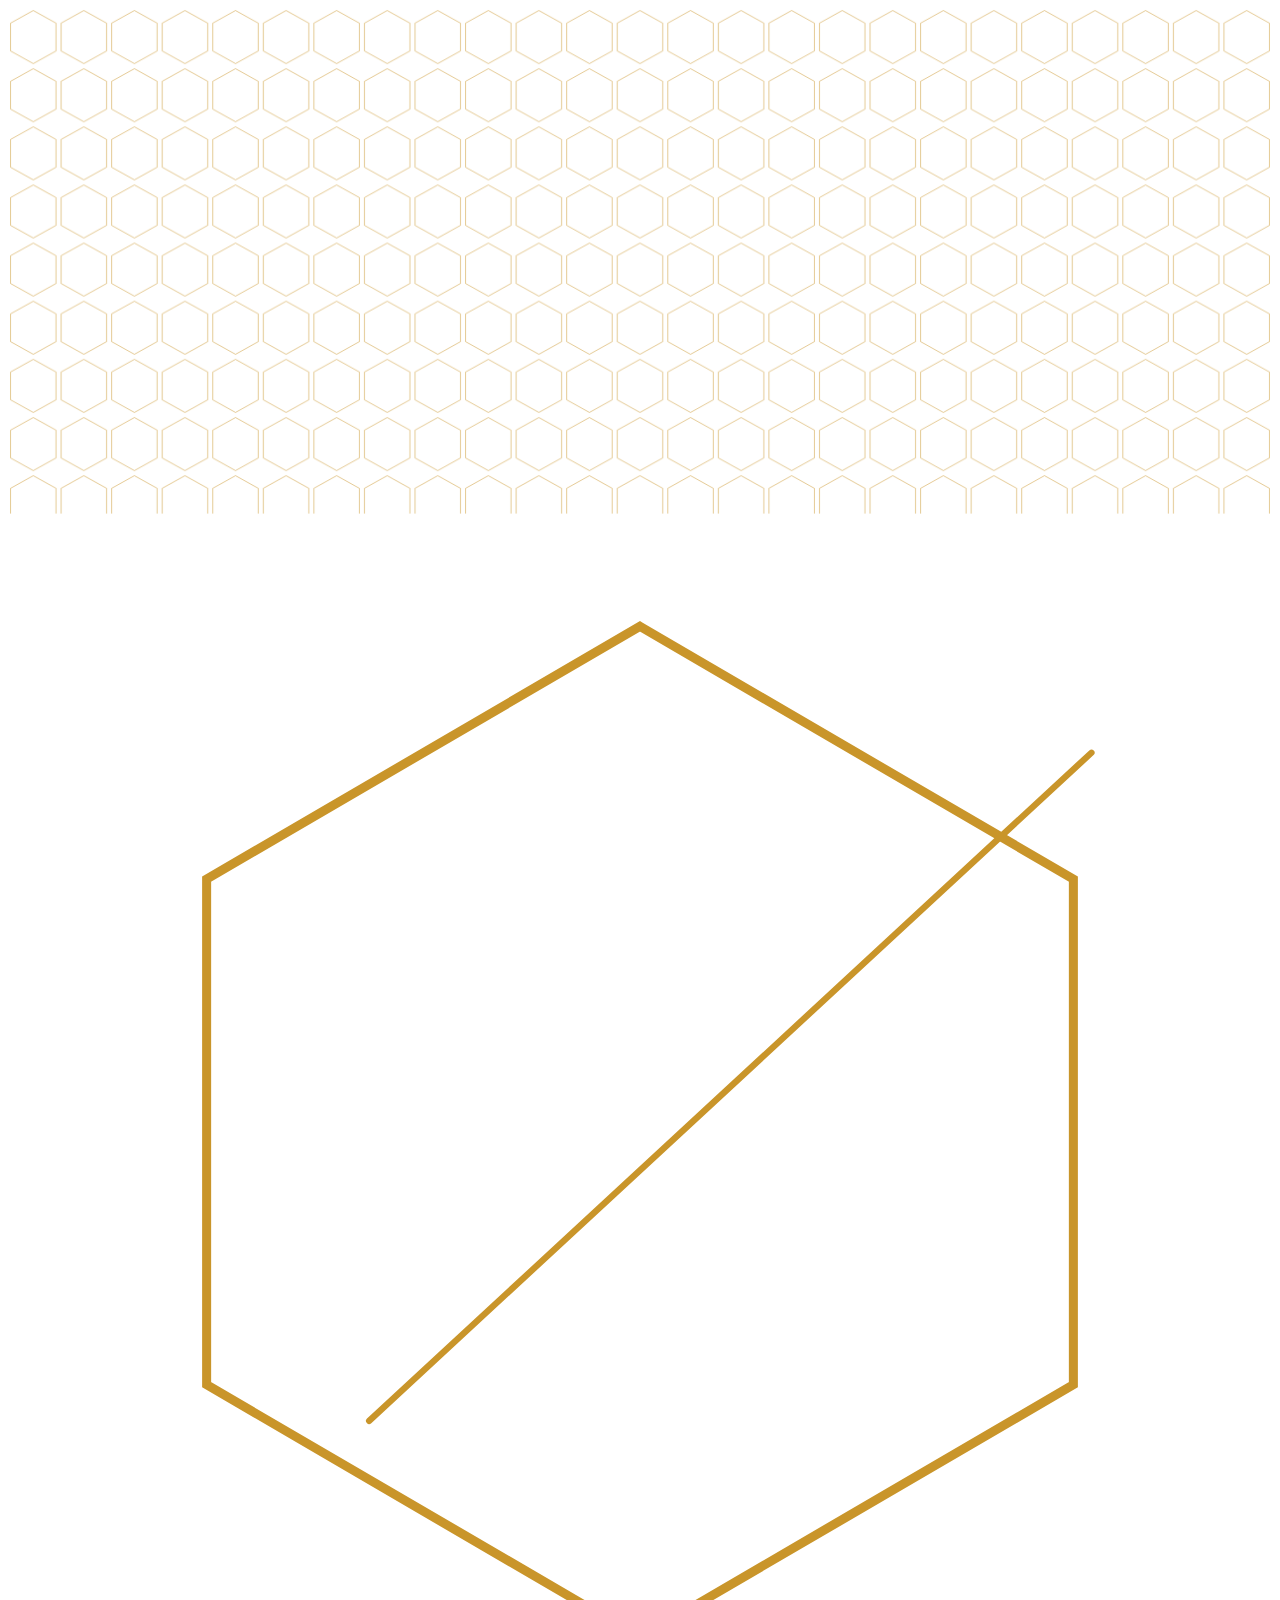
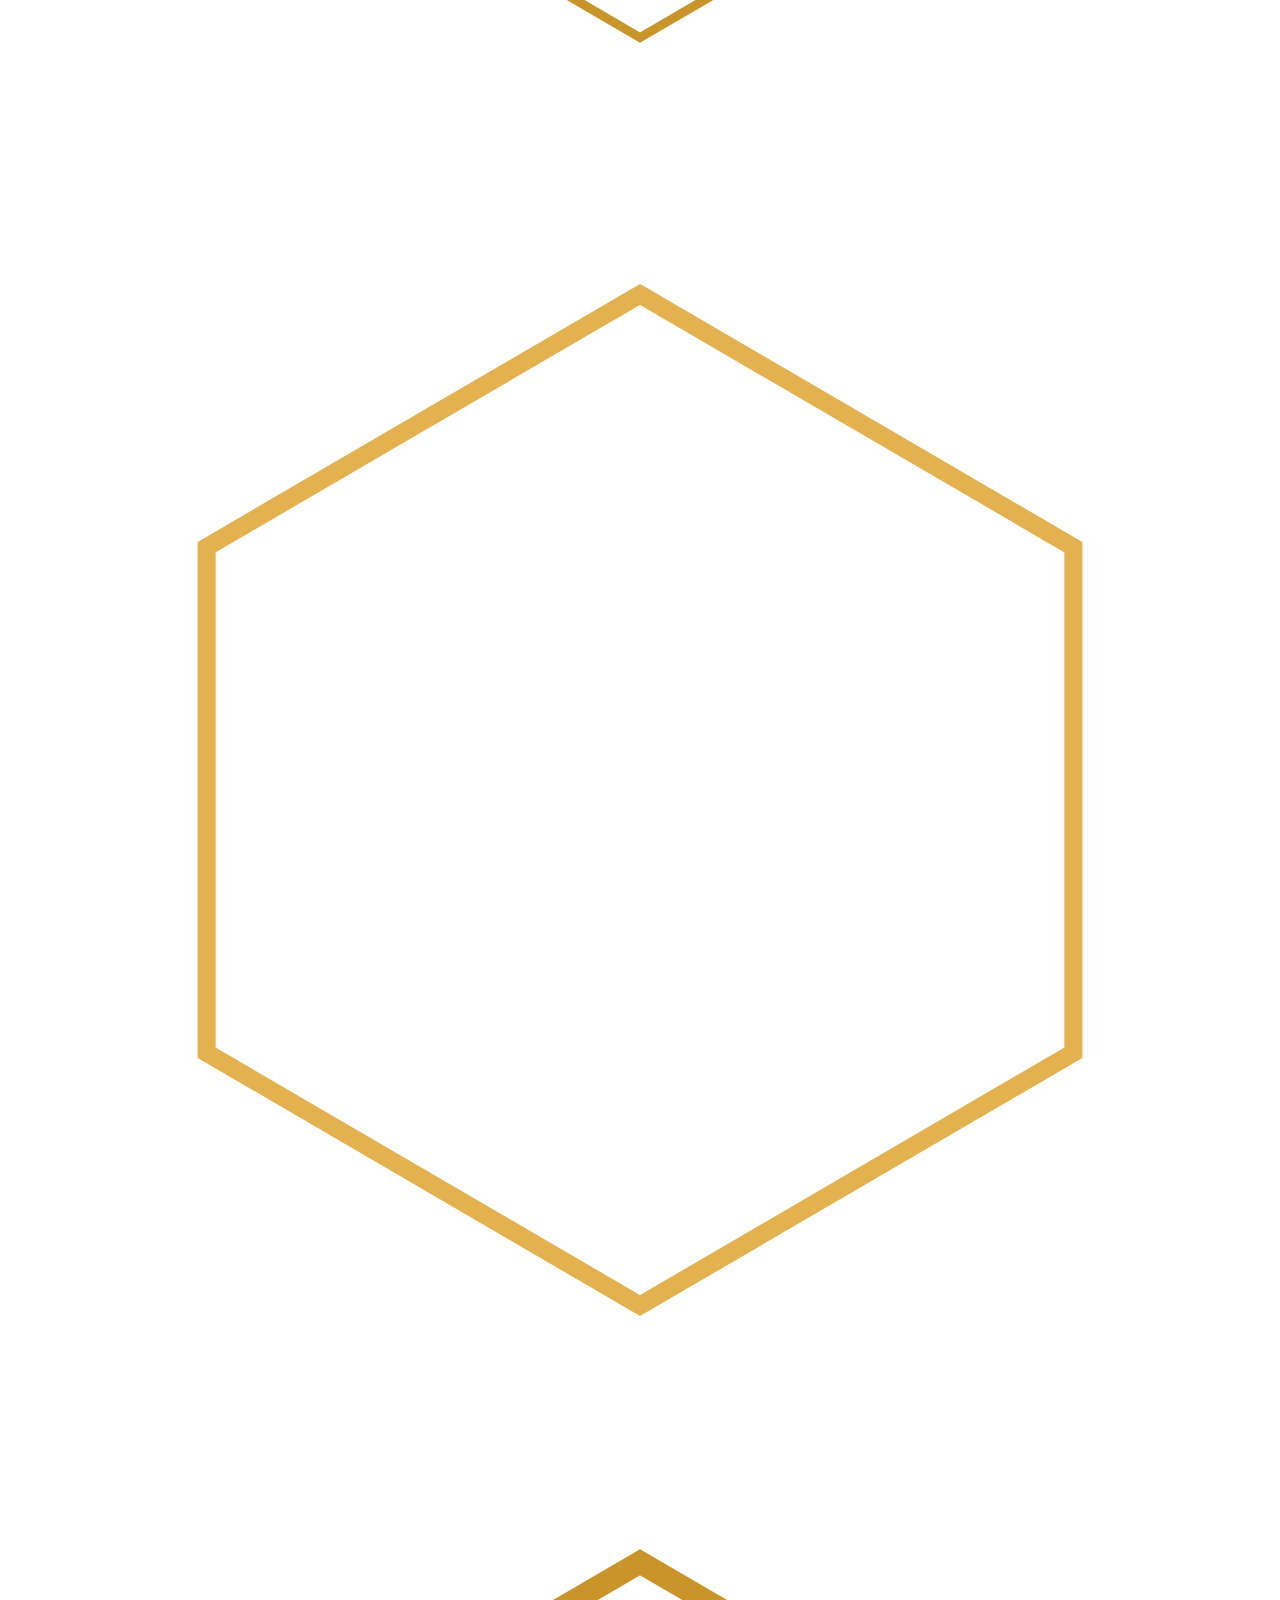
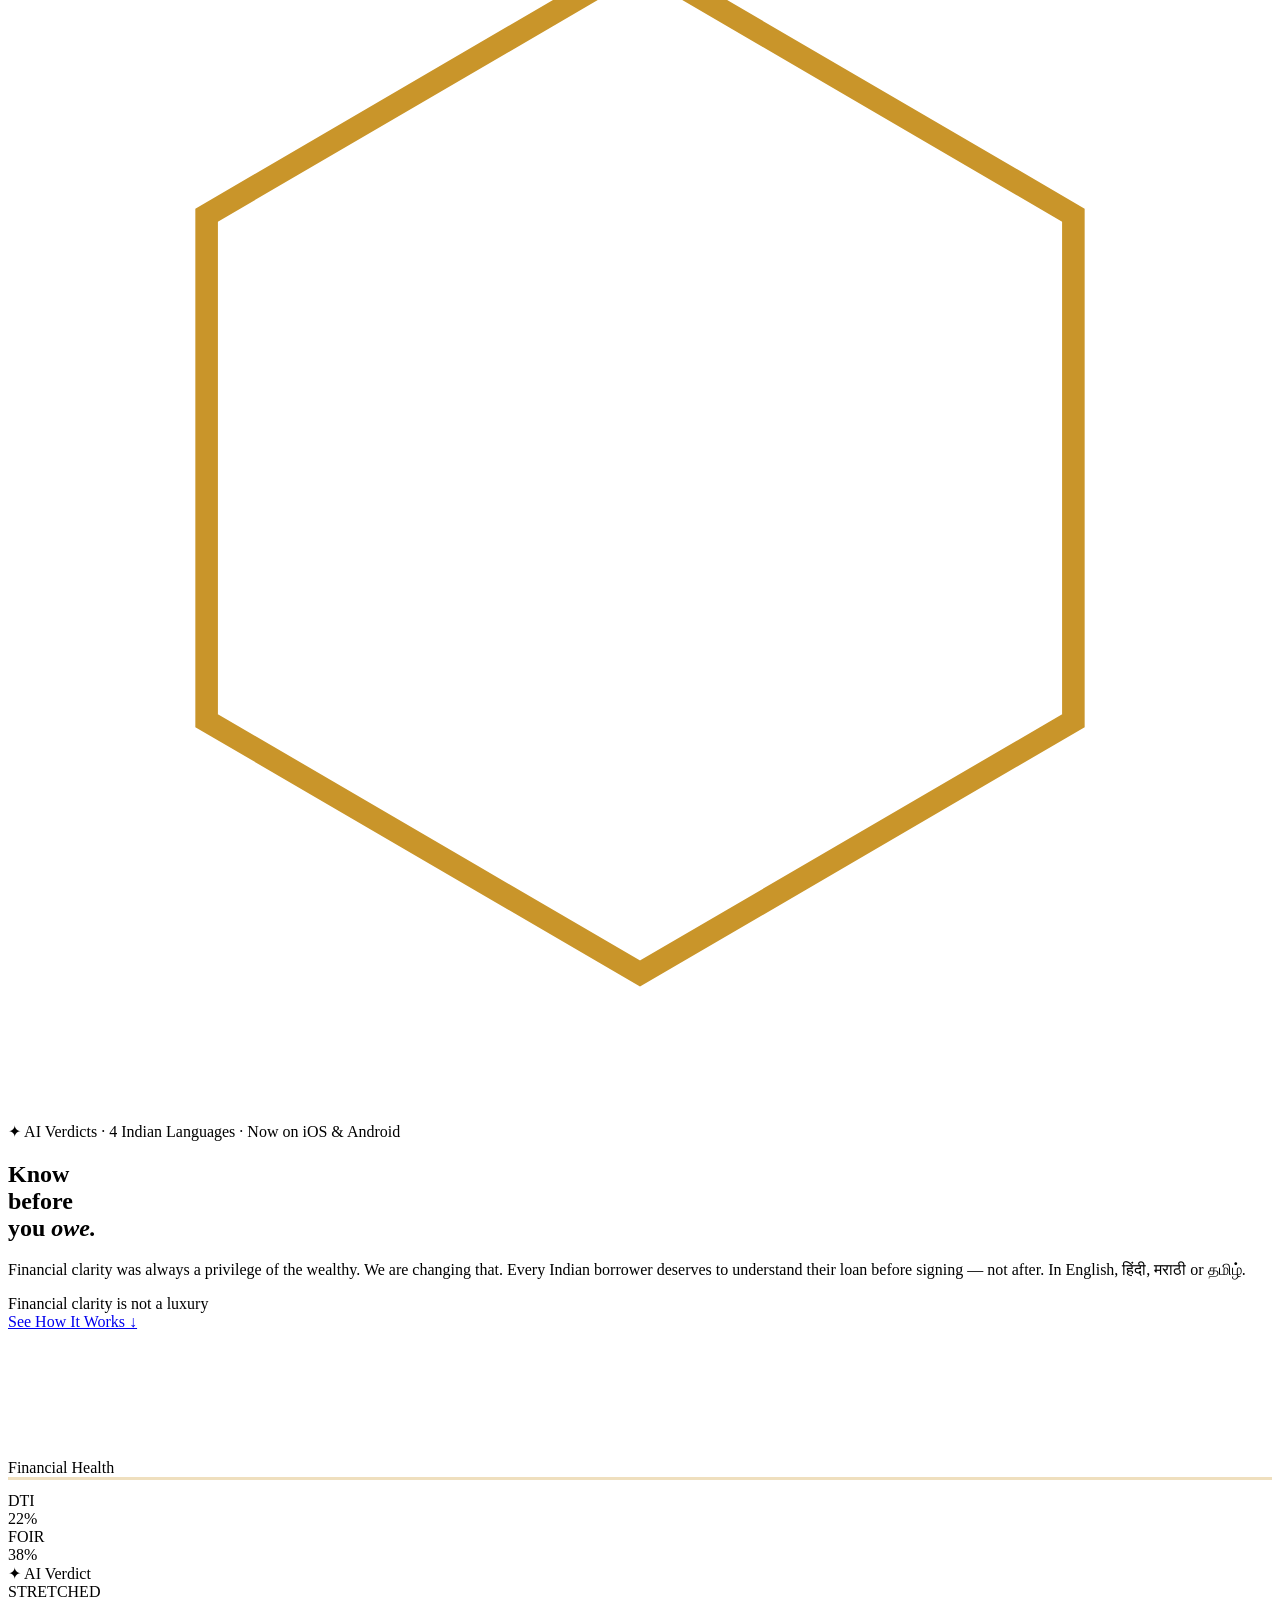
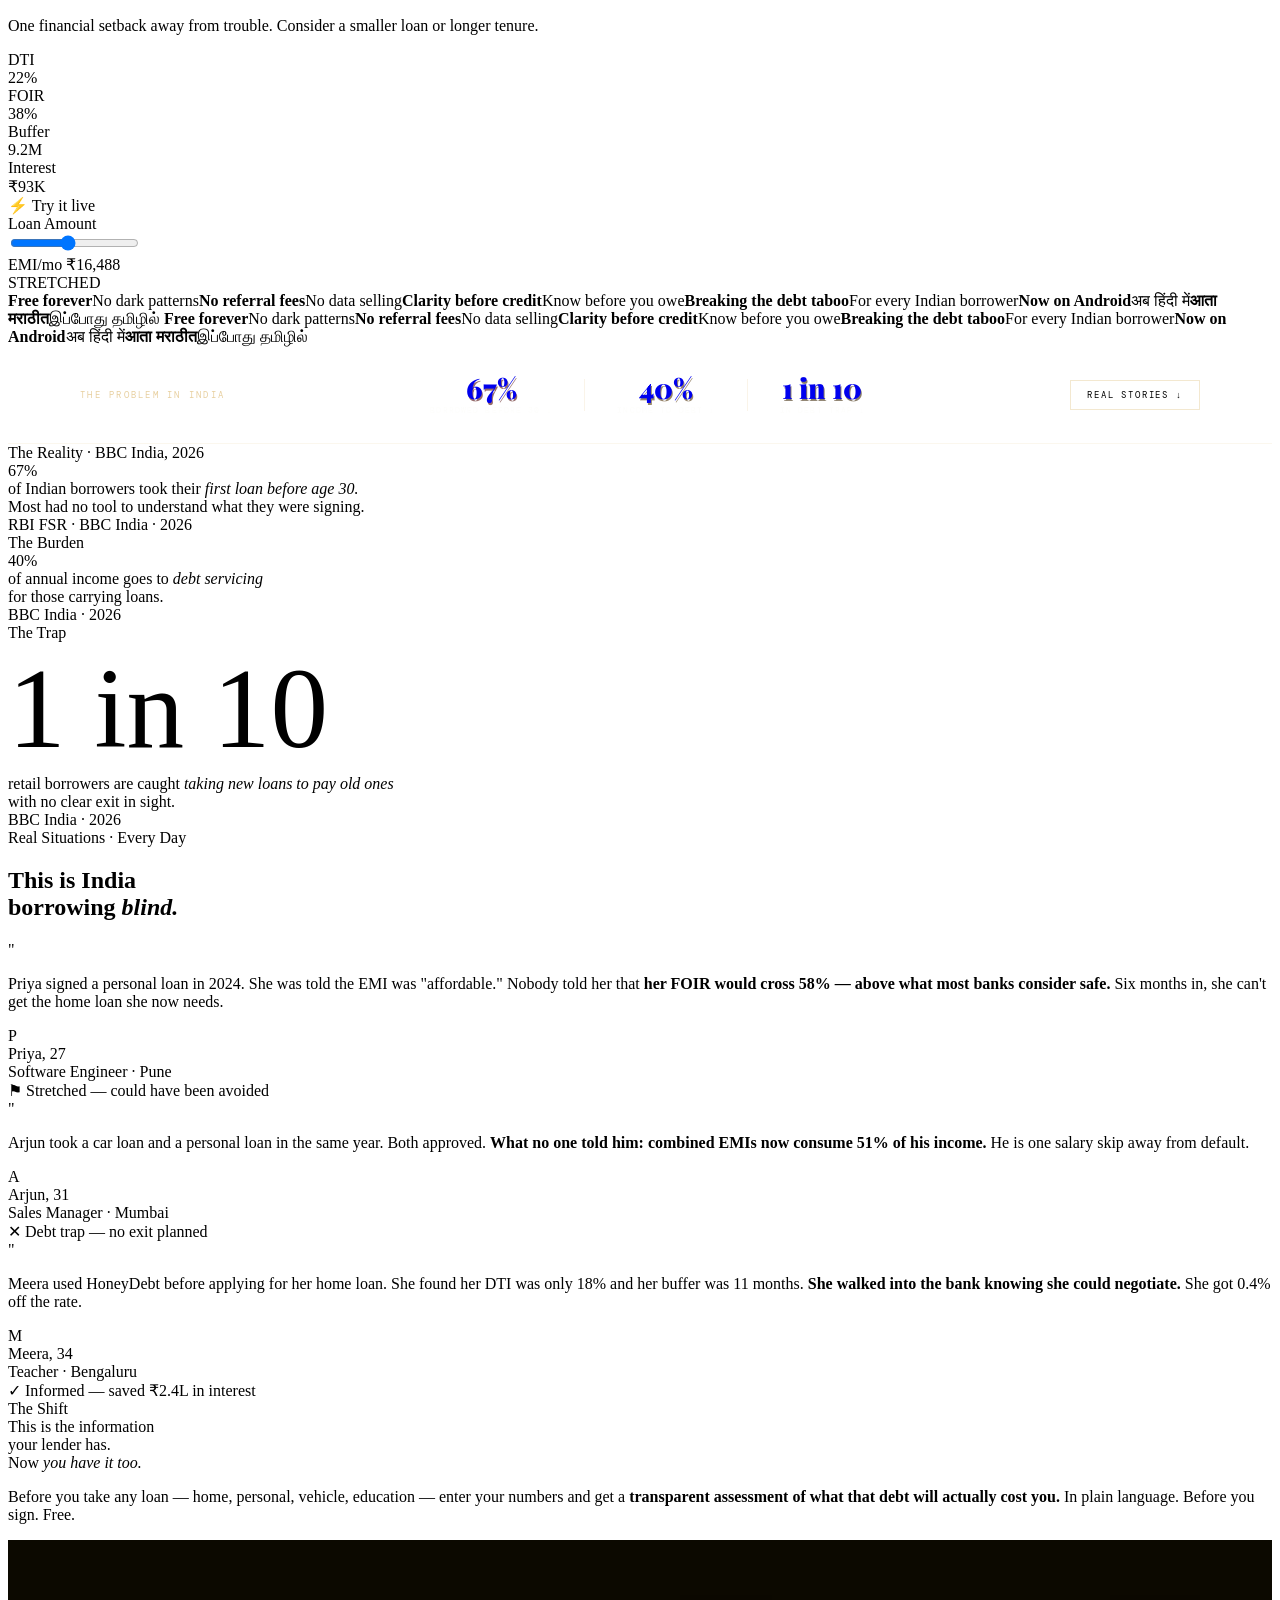
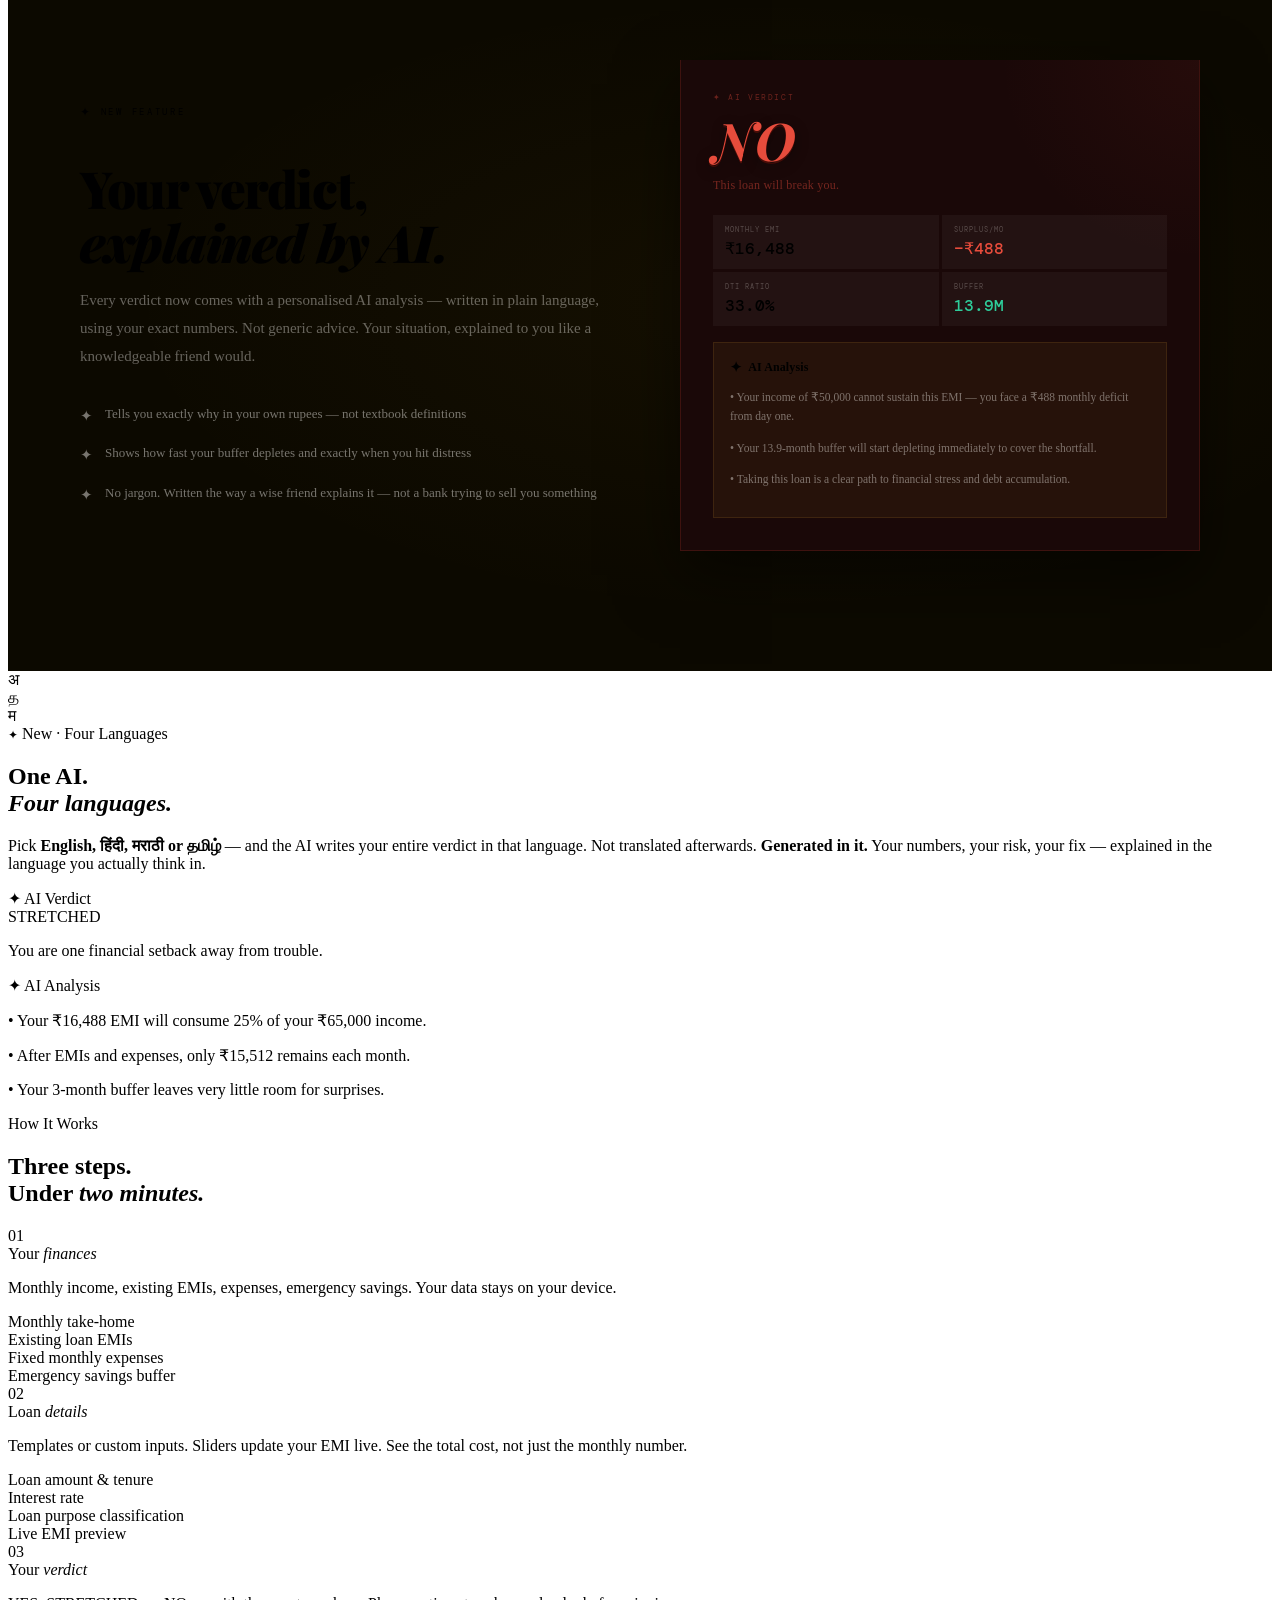
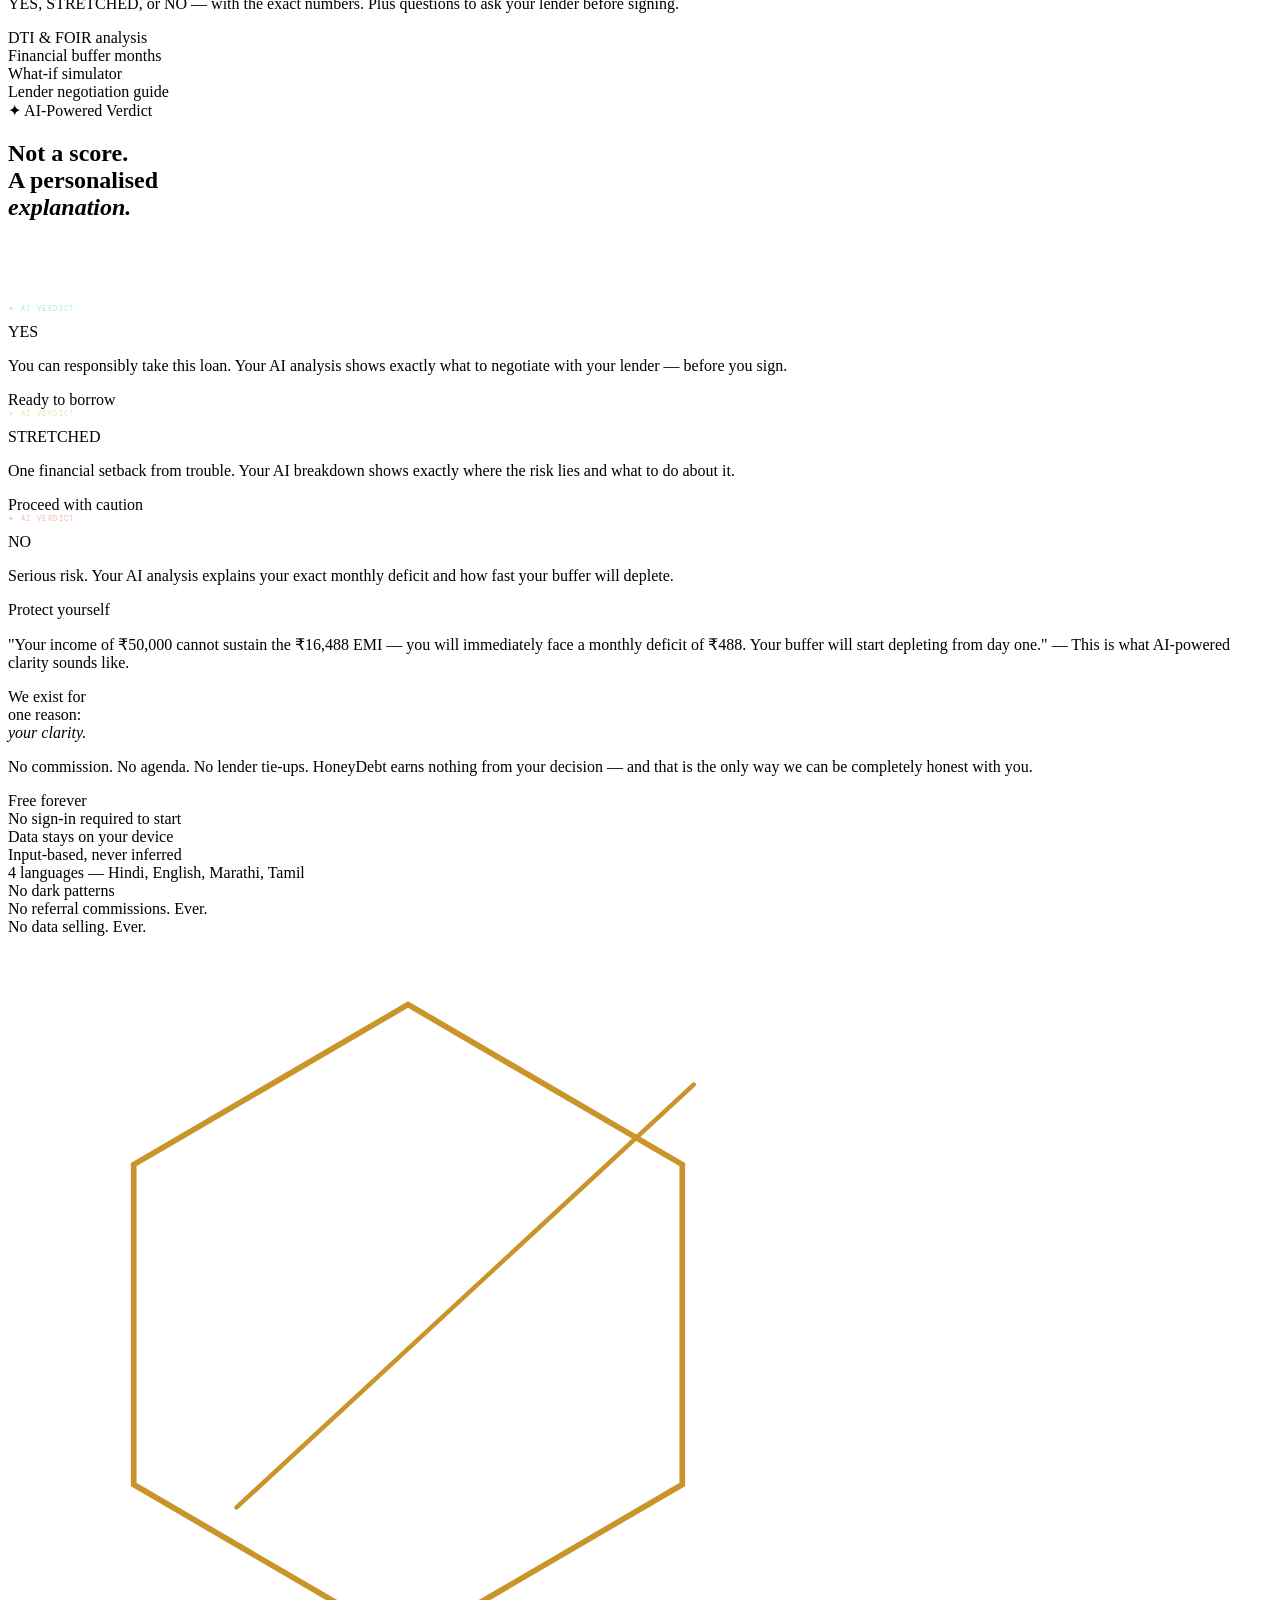
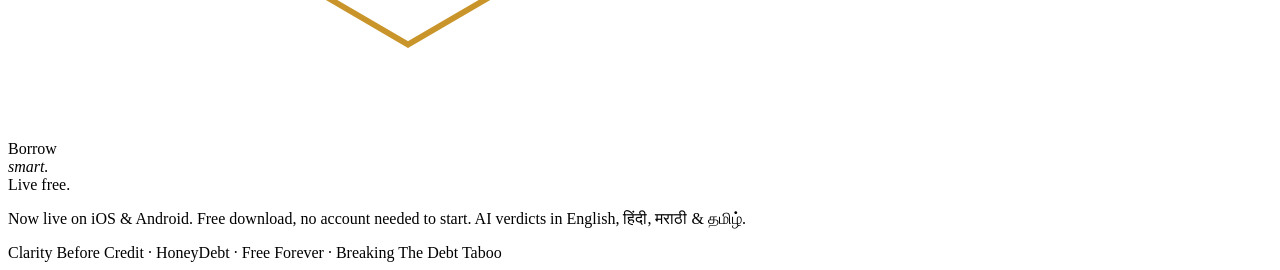
==== commit 3baf7678: "UPDATE" ====
--- a/honeydebt-site 4/index.html
+++ b/honeydebt-site 4/index.html
@@ -4,12 +4,12 @@
 <meta charset="UTF-8">
 <meta name="viewport" content="width=device-width, initial-scale=1.0">
 <title>HoneyDebt — Clarity Before Credit</title>
-<meta name="description" content="Know exactly what a loan will cost you — in rupees, risk, and freedom. Before you sign. Free for every Indian borrower.">
+<meta name="description" content="AI loan verdicts in English, Hindi, Marathi & Tamil. Know exactly what a loan will cost you — before you sign. Free on iOS & Android.">
 <meta property="og:title" content="HoneyDebt — Clarity Before Credit">
-<meta property="og:description" content="AI-powered loan clarity. Free for every Indian borrower.">
+<meta property="og:description" content="AI loan verdicts in 4 Indian languages. Free on iOS & Android.">
 <meta property="og:image" content="/assets/og-image.png">
 <link rel="icon" href="/assets/favicon.ico">
-<link href="https://fonts.googleapis.com/css2?family=Playfair+Display:ital,wght@0,400;0,700;0,900;1,400;1,700&family=DM+Sans:wght@200;300;400;500;600&family=DM+Mono:wght@400;500&display=swap" rel="stylesheet">
+<link href="https://fonts.googleapis.com/css2?family=Playfair+Display:ital,wght@0,400;0,700;0,900;1,400;1,700&family=DM+Sans:wght@200;300;400;500;600&family=DM+Mono:wght@400;500&family=Noto+Sans+Devanagari:wght@400;500;600&family=Noto+Sans+Tamil:wght@400;500;600&display=swap" rel="stylesheet">
 <link rel="stylesheet" href="/css/style.css">
 <link rel="stylesheet" href="/css/home.css">
 </head>
@@ -44,15 +44,12 @@
   <div class="float-el fl-line fln2"></div>
 
   <div class="hero-l">
-    <div class="h-eyebrow">✦ AI-Powered Verdicts · Breaking the debt taboo · Free</div>
+    <div class="h-eyebrow">✦ AI Verdicts · 4 Indian Languages · Now on iOS &amp; Android</div>
     <h1>Know<br>before<br>you <em>owe.</em></h1>
-    <p class="hero-desc">Financial clarity was always a privilege of the wealthy. We are changing that. Every Indian borrower deserves to understand their loan before signing — not after.</p>
+    <p class="hero-desc">Financial clarity was always a privilege of the wealthy. We are changing that. Every Indian borrower deserves to understand their loan before signing — not after. In English, हिंदी, मराठी or தமிழ்.</p>
     <div class="hero-taboo">Financial clarity is not a luxury</div>
-    <div class="hero-btns">
-      <a href="https://apps.apple.com/in/app/honeydebt/id6766440288" class="hbtn hbtn-g" target="_blank" rel="noopener">
-        <svg width="14" height="14" viewBox="0 0 24 24" fill="currentColor"><path d="M17.05 20.28c-.98.95-2.05.8-3.08.35-1.09-.46-2.09-.48-3.24 0-1.44.62-2.2.44-3.06-.35C2.79 15.25 3.51 7.7 9.05 7.4c1.31.07 2.23.73 2.98.77 1.14-.24 2.24-.93 3.44-.84 1.46.12 2.56.69 3.28 1.74-3.01 1.77-2.46 5.77.44 6.9-.51 1.4-1.19 2.79-2.14 4.31zM12.03 7.25c-.15-2.23 1.66-4.07 3.74-4.25.29 2.58-2.34 4.5-3.74 4.25z"/></svg>
-        Download Free
-      </a>
+    <div class="hero-btns" style="align-items:center;">
+      <div data-badges></div>
       <a href="/how-it-works.html" class="hbtn hbtn-o">See How It Works ↓</a>
     </div>
   </div>
@@ -99,8 +96,8 @@
 <!-- MARQUEE -->
 <div class="mq">
   <div class="mq-t">
-    <span class="mqi"><b>Free forever</b></span><span class="mqi">No dark patterns</span><span class="mqi"><b>No referral fees</b></span><span class="mqi">No data selling</span><span class="mqi"><b>Clarity before credit</b></span><span class="mqi">Know before you owe</span><span class="mqi"><b>Breaking the debt taboo</b></span><span class="mqi">For every Indian borrower</span>
-    <span class="mqi"><b>Free forever</b></span><span class="mqi">No dark patterns</span><span class="mqi"><b>No referral fees</b></span><span class="mqi">No data selling</span><span class="mqi"><b>Clarity before credit</b></span><span class="mqi">Know before you owe</span><span class="mqi"><b>Breaking the debt taboo</b></span><span class="mqi">For every Indian borrower</span>
+    <span class="mqi"><b>Free forever</b></span><span class="mqi">No dark patterns</span><span class="mqi"><b>No referral fees</b></span><span class="mqi">No data selling</span><span class="mqi"><b>Clarity before credit</b></span><span class="mqi">Know before you owe</span><span class="mqi"><b>Breaking the debt taboo</b></span><span class="mqi">For every Indian borrower</span><span class="mqi"><b>Now on Android</b></span><span class="mqi">अब हिंदी में</span><span class="mqi"><b>आता मराठीत</b></span><span class="mqi">இப்போது தமிழில்</span>
+    <span class="mqi"><b>Free forever</b></span><span class="mqi">No dark patterns</span><span class="mqi"><b>No referral fees</b></span><span class="mqi">No data selling</span><span class="mqi"><b>Clarity before credit</b></span><span class="mqi">Know before you owe</span><span class="mqi"><b>Breaking the debt taboo</b></span><span class="mqi">For every Indian borrower</span><span class="mqi"><b>Now on Android</b></span><span class="mqi">अब हिंदी में</span><span class="mqi"><b>आता मराठीत</b></span><span class="mqi">இப்போது தமிழில்</span>
   </div>
 </div>
 
@@ -254,6 +251,37 @@
   </div>
 </section>
 
+
+<!-- LANGUAGE SHOWCASE -->
+<section class="lang-sec" id="languages">
+  <div class="lang-glyph lg1">अ</div>
+  <div class="lang-glyph lg2">த</div>
+  <div class="lang-glyph lg3">म</div>
+  <div class="lang-in">
+    <div class="rv">
+      <div class="lang-pre"><span style="font-size:12px;">✦</span> New · Four Languages</div>
+      <h2 class="lang-title">One AI.<br><em>Four languages.</em></h2>
+      <p class="lang-body">Pick <strong>English, हिंदी, मराठी or தமிழ்</strong> — and the AI writes your entire verdict in that language. Not translated afterwards. <strong>Generated in it.</strong> Your numbers, your risk, your fix — explained in the language you actually think in.</p>
+      <div class="lang-pills" id="langPills"></div>
+    </div>
+    <div class="rv" style="transition-delay:.15s;">
+      <div class="lv-card" id="lvCard">
+        <div class="lv-lbl lv-anim" id="lvLbl">✦ AI Verdict</div>
+        <div class="lv-word">STRETCHED</div>
+        <p class="lv-sub lv-anim" id="lvSub">You are one financial setback away from trouble.</p>
+        <div class="lv-ai">
+          <div class="lv-ai-title lv-anim" id="lvAiTitle">✦ AI Analysis</div>
+          <div class="lv-bullets lv-anim" id="lvBullets">
+            <p>• Your ₹16,488 EMI will consume 25% of your ₹65,000 income.</p>
+            <p>• After EMIs and expenses, only ₹15,512 remains each month.</p>
+            <p>• Your 3-month buffer leaves very little room for surprises.</p>
+          </div>
+        </div>
+      </div>
+    </div>
+  </div>
+</section>
+
 <!-- HOW IT WORKS -->
 <section class="how-sec" id="how">
   <div class="how-in">
@@ -332,22 +360,94 @@
   <div class="dl-glow"></div>
   <div class="dl-in rv">
     <div class="dl-title">Borrow<br><em>smart.</em><br>Live free.</div>
-    <p class="dl-sub">Free download. No account needed to start. Available in four Indian languages.</p>
-    <div class="dl-btns">
-      <a href="https://apps.apple.com/in/app/honeydebt/id6766440288" class="db db-dk" target="_blank" rel="noopener">
-        <svg width="22" height="22" viewBox="0 0 24 24" fill="currentColor" style="flex-shrink:0"><path d="M17.05 20.28c-.98.95-2.05.8-3.08.35-1.09-.46-2.09-.48-3.24 0-1.44.62-2.2.44-3.06-.35C2.79 15.25 3.51 7.7 9.05 7.4c1.31.07 2.23.73 2.98.77 1.14-.24 2.24-.93 3.44-.84 1.46.12 2.56.69 3.28 1.74-3.01 1.77-2.46 5.77.44 6.9-.51 1.4-1.19 2.79-2.14 4.31zM12.03 7.25c-.15-2.23 1.66-4.07 3.74-4.25.29 2.58-2.34 4.5-3.74 4.25z"/></svg>
-        <div><span class="db-sm">Download on the</span><span class="db-lg">App Store</span></div>
-      </a>
-      <a href="#" class="db db-gd" style="opacity:.55;cursor:not-allowed;pointer-events:none;">
-        <svg width="22" height="22" viewBox="0 0 24 24" fill="currentColor" style="flex-shrink:0"><path d="M3.18 23.76c.37.2.8.22 1.2.05l12.11-6.96-2.76-2.76-10.55 9.67zm-1.3-19.51C1.66 4.57 1.5 5 1.5 5.51v12.98c0 .51.16.94.38 1.26l.07.06 7.27-7.27v-.17L1.88 4.25zm18.21 8.24l-2.47-1.42-2.47 1.42-.97.56 2.78 2.78.14-.08 3-1.73c.85-.49.85-1.29-.01-1.53zM4.38.24C3.98.07 3.55.09 3.18.3L13.56 10.7l2.76-2.76L4.38.24z"/></svg>
-        <div><span class="db-sm">Coming Soon on</span><span class="db-lg">Google Play</span></div>
-      </a>
-    </div>
+    <p class="dl-sub">Now live on iOS &amp; Android. Free download, no account needed to start. AI verdicts in English, हिंदी, मराठी &amp; தமிழ்.</p>
+    <div class="dl-btns" data-badges style="justify-content:center;"></div>
     <div class="dl-fine">Clarity Before Credit · HoneyDebt · Free Forever · Breaking The Debt Taboo</div>
   </div>
 </section>
 
 <script src="/js/components.js"></script>
 <script src="/js/main.js"></script>
+<script defer src="/_vercel/insights/script.js"></script>
+<script defer src="/_vercel/speed-insights/script.js"></script>
+
+<!-- ══ ANDROID "NOW LIVE" BANNER ══ -->
+<style>
+  #and-banner {
+    display: none;
+    position: fixed;
+    bottom: 0; left: 0; right: 0;
+    z-index: 9999;
+    background: linear-gradient(135deg, #0F0B04 0%, #1A1000 100%);
+    border-top: 1px solid rgba(201,149,42,.25);
+    padding: 16px 20px;
+    box-shadow: 0 -8px 40px rgba(0,0,0,.6);
+    animation: slideUp .4s cubic-bezier(.16,1,.3,1) both;
+  }
+  @keyframes slideUp {
+    from { transform: translateY(100%); opacity: 0; }
+    to   { transform: translateY(0);    opacity: 1; }
+  }
+  #and-banner.show { display: block; }
+  .ab-inner {
+    display: flex; align-items: center; gap: 14px;
+    max-width: 480px; margin: 0 auto;
+  }
+  .ab-icon {
+    width: 44px; height: 44px;
+    background: rgba(61,220,132,.08);
+    border: 1px solid rgba(61,220,132,.3);
+    border-radius: 50%;
+    display: flex; align-items: center; justify-content: center;
+    flex-shrink: 0;
+  }
+  .ab-icon svg { width: 22px; height: 22px; fill: #3DDC84; }
+  .ab-text { flex: 1; }
+  .ab-title {
+    font-family: 'DM Sans', sans-serif;
+    font-size: 13px; font-weight: 600;
+    color: #F5F0E8; margin-bottom: 2px;
+  }
+  .ab-sub {
+    font-family: 'DM Mono', monospace;
+    font-size: 9px; letter-spacing: .12em;
+    text-transform: uppercase;
+    color: rgba(201,149,42,.6);
+  }
+  .ab-btn {
+    display: inline-block;
+    background: #C9952A; color: #0A0A0A;
+    font-family: 'DM Mono', monospace;
+    font-size: 10px; letter-spacing: .12em;
+    text-transform: uppercase; font-weight: 600;
+    border: none; padding: 10px 16px;
+    cursor: pointer; white-space: nowrap; flex-shrink: 0;
+    text-decoration: none; transition: background .2s;
+  }
+  .ab-btn:hover { background: #E4B150; }
+  .ab-close {
+    background: none; border: none;
+    color: rgba(250,248,243,.25);
+    font-size: 18px; cursor: pointer;
+    padding: 4px; flex-shrink: 0; line-height: 1;
+  }
+  .ab-close:hover { color: rgba(250,248,243,.5); }
+</style>
+
+<!-- Banner: shown only to Android visitors, once -->
+<div id="and-banner">
+  <div class="ab-inner">
+    <div class="ab-icon">
+      <svg viewBox="0 0 24 24"><path d="M6 18c0 .55.45 1 1 1h1v3.5c0 .83.67 1.5 1.5 1.5s1.5-.67 1.5-1.5V19h2v3.5c0 .83.67 1.5 1.5 1.5s1.5-.67 1.5-1.5V19h1c.55 0 1-.45 1-1V8H6v10zM3.5 8C2.67 8 2 8.67 2 9.5v7c0 .83.67 1.5 1.5 1.5S5 17.33 5 16.5v-7C5 8.67 4.33 8 3.5 8zm17 0c-.83 0-1.5.67-1.5 1.5v7c0 .83.67 1.5 1.5 1.5s1.5-.67 1.5-1.5v-7c0-.83-.67-1.5-1.5-1.5zm-4.97-5.84l1.3-1.3c.2-.2.2-.51 0-.71-.2-.2-.51-.2-.71 0l-1.48 1.48C13.85 1.23 12.95 1 12 1c-.96 0-1.86.23-2.66.63L7.85.15c-.2-.2-.51-.2-.71 0-.2.2-.2.51 0 .71l1.31 1.31C6.97 3.26 6 5.01 6 7h12c0-1.99-.97-3.75-2.47-4.84zM10 5H9V4h1v1zm5 0h-1V4h1v1z"/></svg>
+    </div>
+    <div class="ab-text">
+      <div class="ab-title">HoneyDebt is live on Google Play!</div>
+      <div class="ab-sub">Free · AI verdicts in 4 languages</div>
+    </div>
+    <a class="ab-btn" href="https://play.google.com/store/apps/details?id=com.transformingindia.honeydebt" target="_blank" rel="noopener" onclick="dismissBanner()">Get the app</a>
+    <button class="ab-close" onclick="dismissBanner()" aria-label="Close">×</button>
+  </div>
+</div>
+
 </body>
-</html>+</html>
